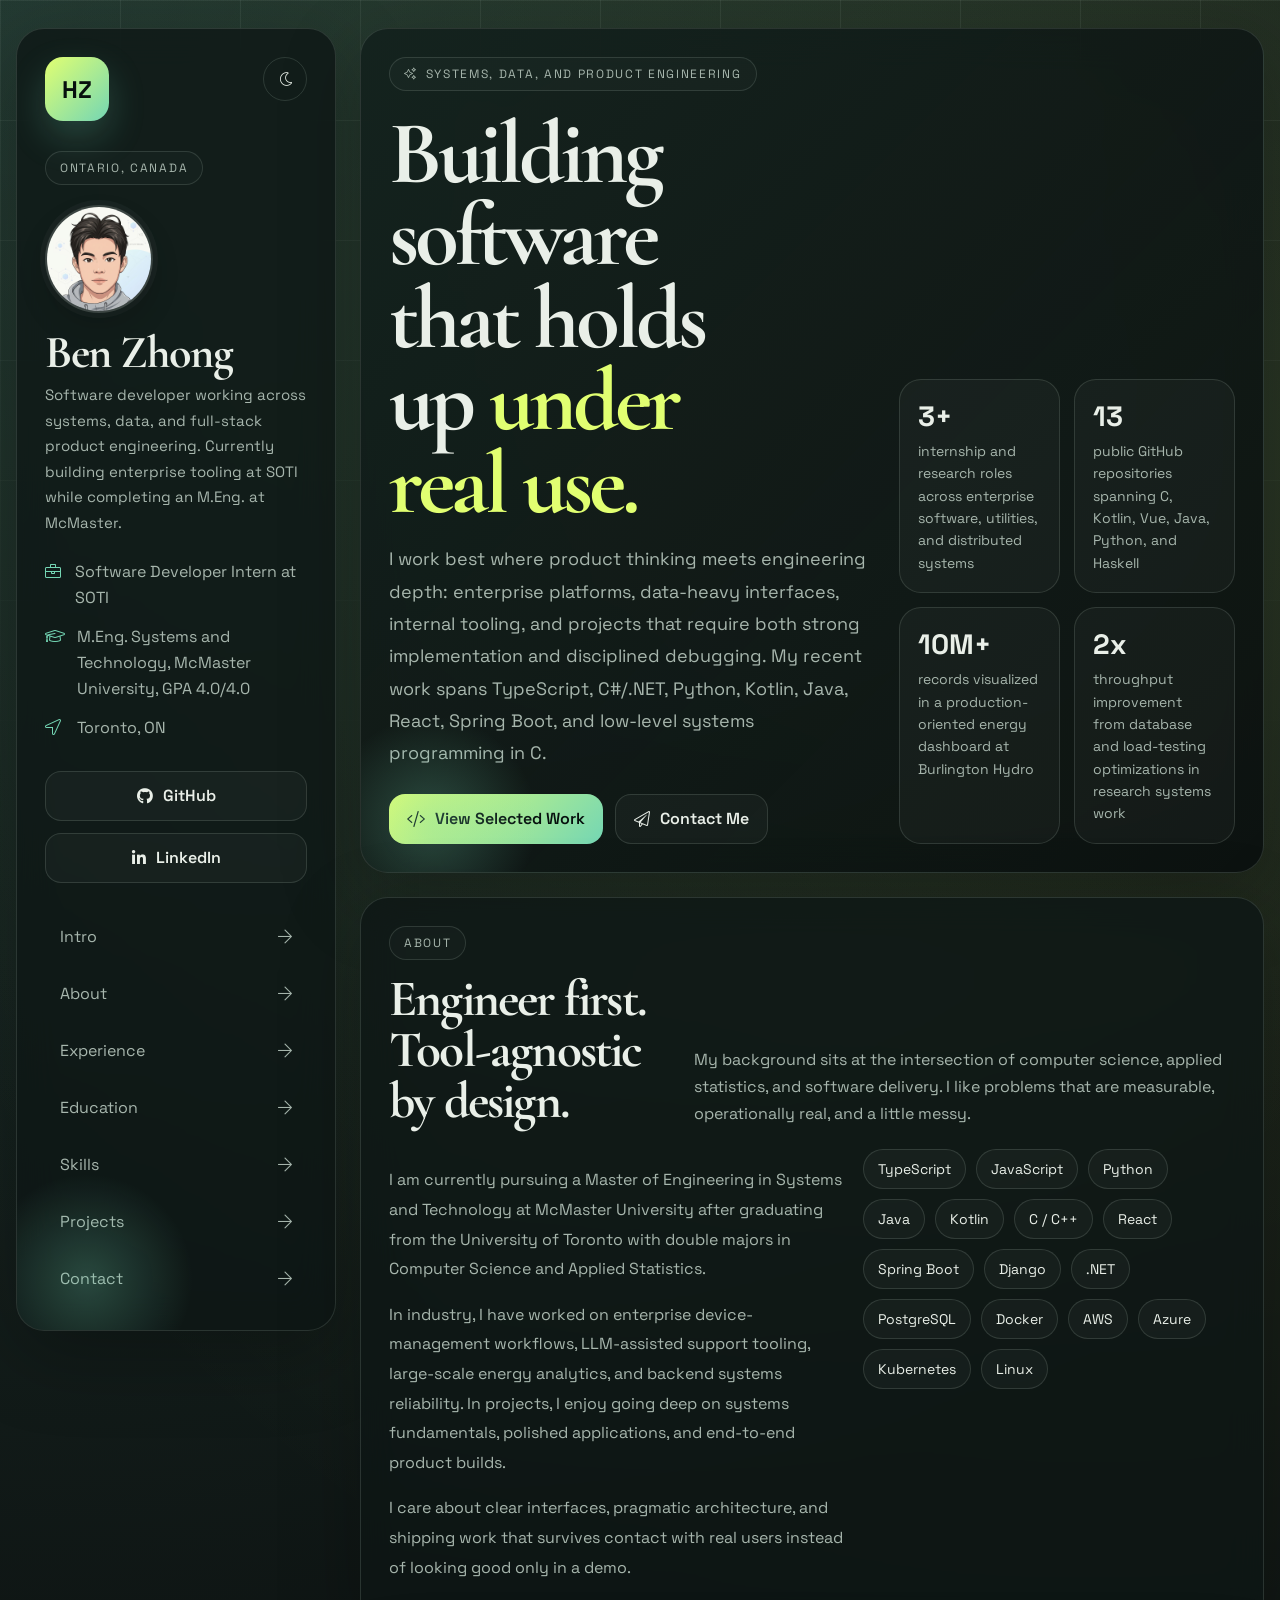
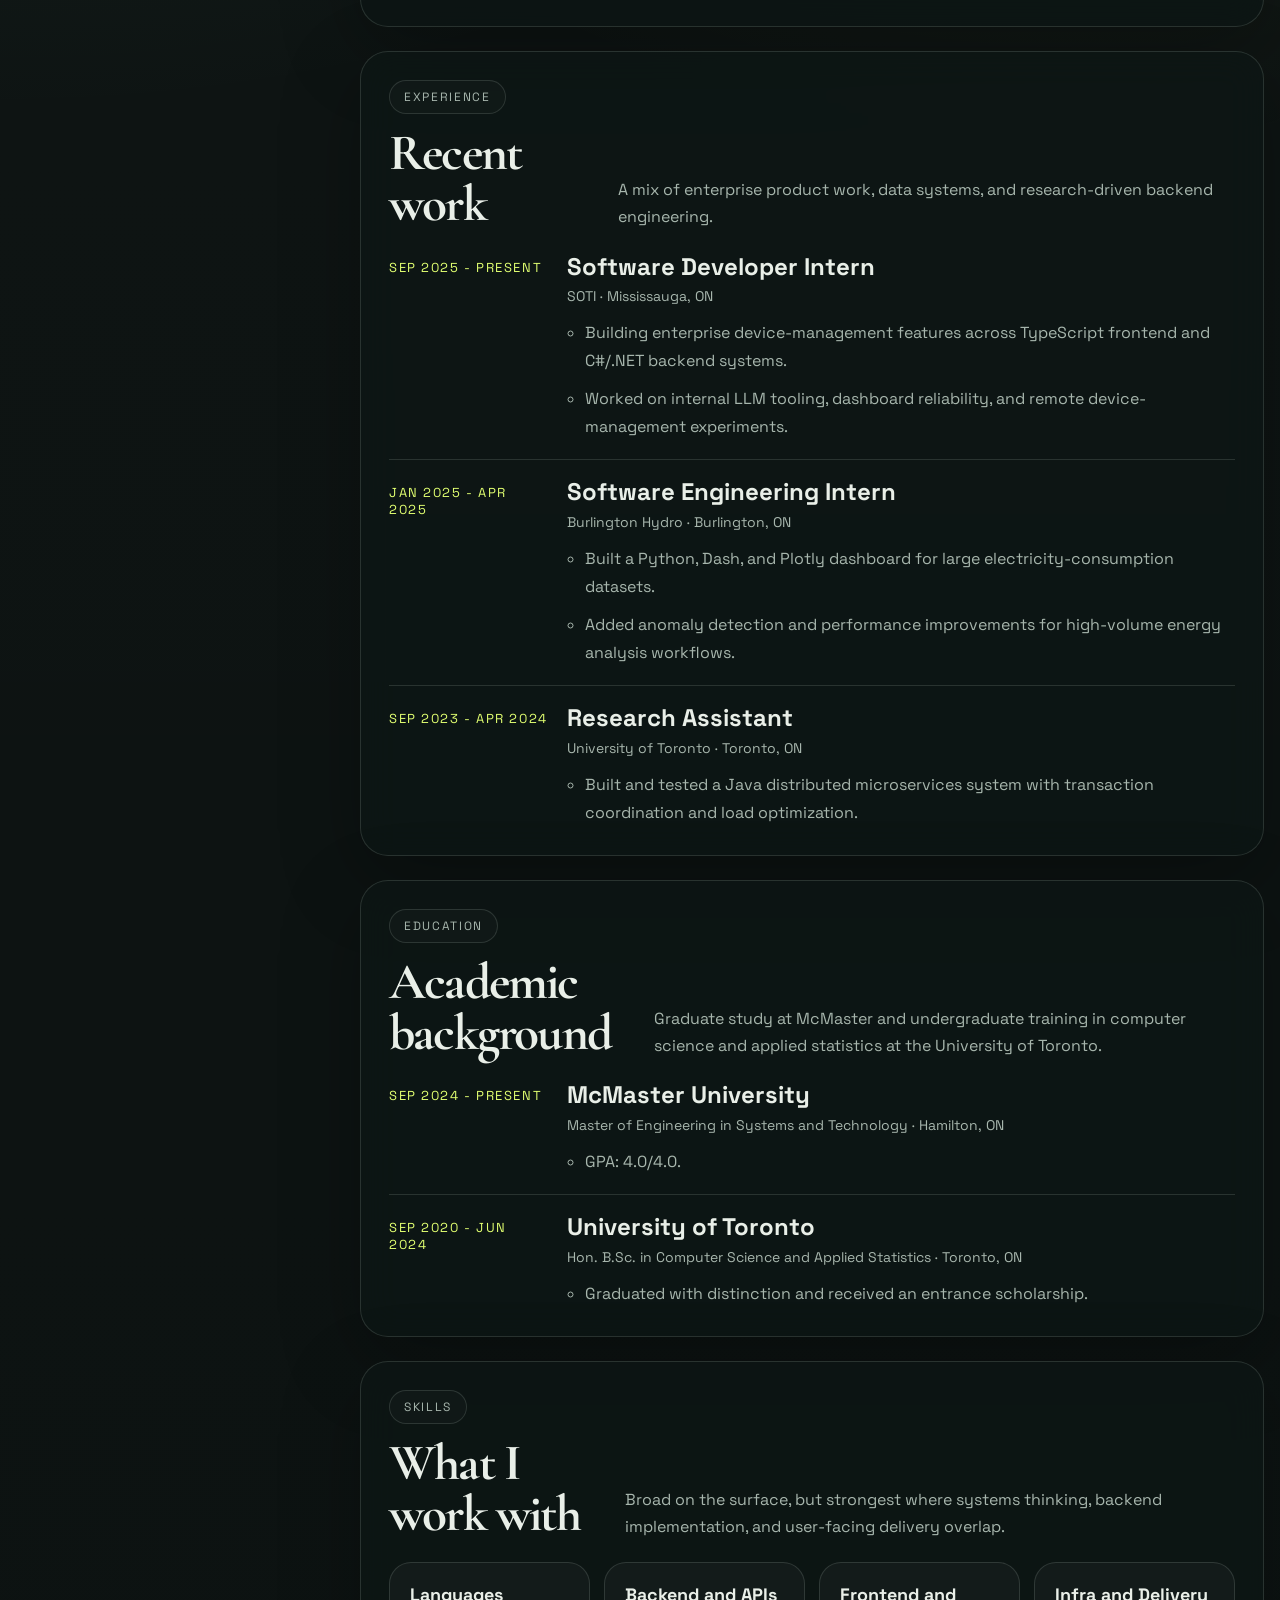
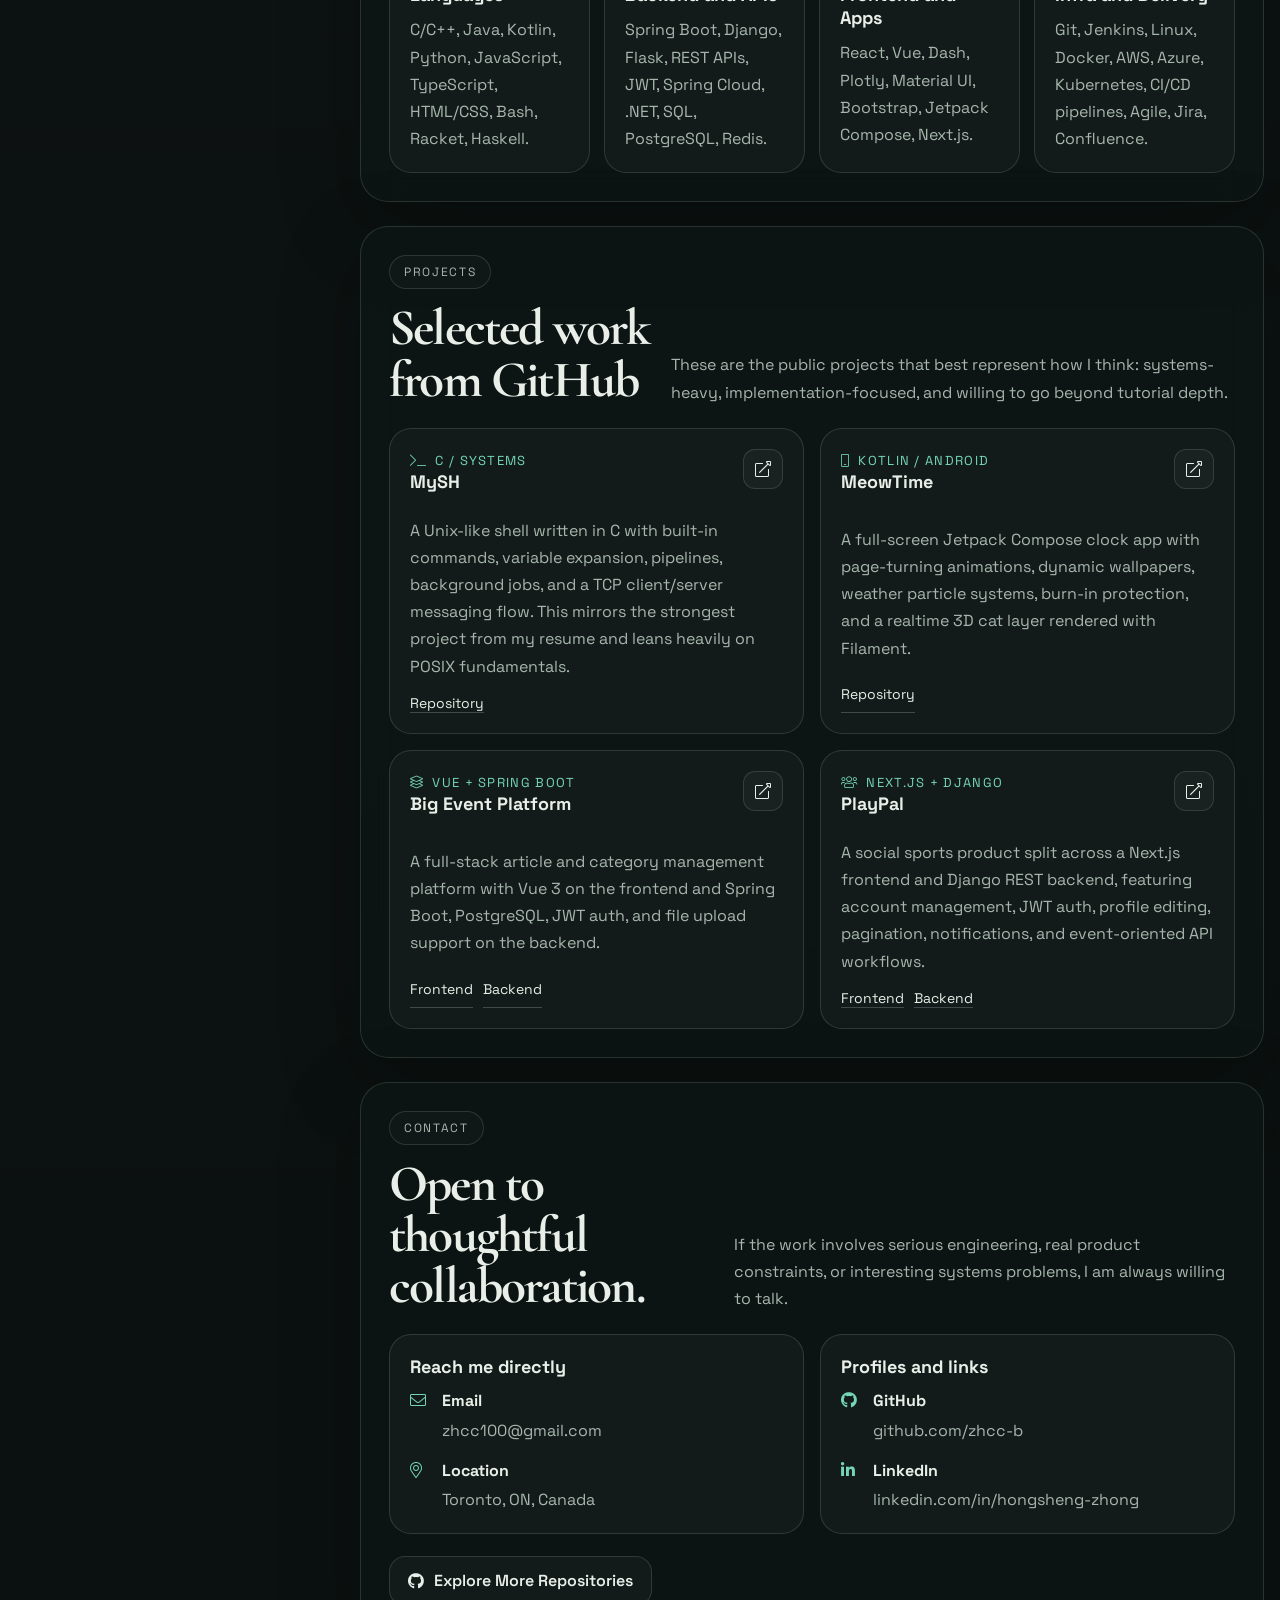
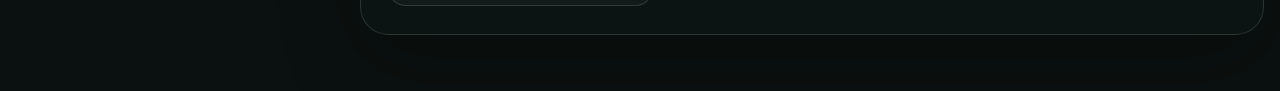
==== index.html @ 3a7555ec "Initial personal site" ====
<!DOCTYPE html>
<html lang="en" class="theme-dark">
<head>
    <meta charset="UTF-8">
    <meta http-equiv="X-UA-Compatible" content="IE=edge">
    <meta name="viewport" content="width=device-width, initial-scale=1.0">
    <meta name="keywords" content="Hongsheng Zhong, software engineer, portfolio, resume, systems, data, full stack">
    <meta name="description" content="Portfolio site for Hongsheng (Ben) Zhong, software developer focused on systems, data, and product engineering.">
    <meta name="author" content="Hongsheng Zhong">
    <title>Hongsheng Zhong | Software Developer</title>
    <link rel="preconnect" href="https://fonts.googleapis.com">
    <link rel="preconnect" href="https://fonts.gstatic.com" crossorigin>
    <link href="https://fonts.googleapis.com/css2?family=Cormorant+Garamond:wght@500;600;700&amp;family=Space+Grotesk:wght@400;500;700&amp;display=swap" rel="stylesheet">
    <link rel="stylesheet" href="assets/css/fontAwesome5Pro.css">
    <style>
        :root {
            --bg: #0b1110;
            --bg-soft: rgba(18, 29, 27, 0.82);
            --panel: rgba(14, 22, 21, 0.78);
            --panel-strong: rgba(11, 17, 16, 0.92);
            --text: #e9efe8;
            --muted: #a7b6ad;
            --line: rgba(213, 235, 219, 0.14);
            --accent: #74d6b4;
            --accent-strong: #e1ff71;
            --shadow: 0 24px 80px rgba(0, 0, 0, 0.26);
            --radius: 28px;
        }

        html.theme-light {
            --bg: #f3efe5;
            --bg-soft: rgba(255, 252, 245, 0.9);
            --panel: rgba(255, 255, 255, 0.84);
            --panel-strong: rgba(255, 255, 255, 0.94);
            --text: #111816;
            --muted: #5a695f;
            --line: rgba(17, 24, 22, 0.12);
            --accent: #0d8b67;
            --accent-strong: #a7d52c;
            --shadow: 0 24px 80px rgba(42, 50, 43, 0.12);
        }

        * {
            box-sizing: border-box;
        }

        html {
            scroll-behavior: smooth;
        }

        body {
            margin: 0;
            font-family: "Space Grotesk", sans-serif;
            background:
                radial-gradient(circle at top left, rgba(116, 214, 180, 0.18), transparent 34%),
                radial-gradient(circle at 85% 10%, rgba(225, 255, 113, 0.12), transparent 28%),
                linear-gradient(180deg, rgba(255, 255, 255, 0.02), rgba(255, 255, 255, 0)),
                var(--bg);
            color: var(--text);
            min-height: 100vh;
        }

        body::before {
            content: "";
            position: fixed;
            inset: 0;
            background-image:
                linear-gradient(var(--line) 1px, transparent 1px),
                linear-gradient(90deg, var(--line) 1px, transparent 1px);
            background-size: 120px 120px;
            mask-image: linear-gradient(180deg, rgba(0, 0, 0, 0.55), transparent 92%);
            pointer-events: none;
            z-index: 0;
        }

        a {
            color: inherit;
            text-decoration: none;
        }

        img {
            max-width: 100%;
            display: block;
        }

        .shell {
            position: relative;
            z-index: 1;
            width: min(1380px, calc(100% - 32px));
            margin: 0 auto;
            padding: 28px 0 56px;
            display: grid;
            grid-template-columns: 320px minmax(0, 1fr);
            gap: 24px;
        }

        .rail,
        .panel {
            backdrop-filter: blur(18px);
            background: var(--panel);
            border: 1px solid var(--line);
            border-radius: var(--radius);
            box-shadow: var(--shadow);
        }

        .rail {
            position: sticky;
            top: 24px;
            align-self: start;
            padding: 28px;
            overflow: hidden;
        }

        .rail::before,
        .hero-card::before {
            content: "";
            position: absolute;
            inset: auto auto -60px -40px;
            width: 220px;
            height: 220px;
            border-radius: 50%;
            background: radial-gradient(circle, rgba(116, 214, 180, 0.26), transparent 68%);
            pointer-events: none;
        }

        .rail-top {
            display: flex;
            justify-content: space-between;
            align-items: flex-start;
            gap: 16px;
            margin-bottom: 30px;
        }

        .mark {
            width: 64px;
            height: 64px;
            border-radius: 18px;
            display: grid;
            place-items: center;
            font-weight: 700;
            font-size: 24px;
            color: #07100e;
            background: linear-gradient(135deg, var(--accent-strong), var(--accent));
            box-shadow: 0 16px 36px rgba(116, 214, 180, 0.22);
        }

        .theme-toggle {
            border: 1px solid var(--line);
            background: transparent;
            color: var(--text);
            border-radius: 999px;
            width: 44px;
            height: 44px;
            cursor: pointer;
        }

        .eyebrow {
            display: inline-flex;
            align-items: center;
            gap: 8px;
            padding: 8px 14px;
            border-radius: 999px;
            border: 1px solid var(--line);
            font-size: 12px;
            letter-spacing: 0.14em;
            text-transform: uppercase;
            color: var(--muted);
            background: rgba(255, 255, 255, 0.02);
        }

        .rail h1 {
            margin: 18px 0 8px;
            font-family: "Cormorant Garamond", serif;
            font-size: 46px;
            line-height: 0.94;
            letter-spacing: -0.03em;
        }

        .profile-photo {
            width: 108px;
            height: 108px;
            margin: 20px 0 14px;
            border-radius: 50%;
            overflow: hidden;
            border: 2px solid rgba(255, 255, 255, 0.14);
            background: rgba(255, 255, 255, 0.04);
            box-shadow:
                0 14px 28px rgba(0, 0, 0, 0.16),
                0 0 0 5px rgba(255, 255, 255, 0.03);
        }

        .profile-photo img {
            width: 100%;
            height: 100%;
            object-fit: cover;
            object-position: center top;
        }

        .rail .subtitle {
            margin: 0 0 24px;
            color: var(--muted);
            line-height: 1.7;
            font-size: 15px;
        }

        .quick-list,
        .mini-nav,
        .chip-list,
        .facts,
        .timeline,
        .project-list {
            list-style: none;
            margin: 0;
            padding: 0;
        }

        .quick-list {
            display: grid;
            gap: 14px;
            margin: 22px 0 30px;
        }

        .quick-list li,
        .contact-card li {
            display: flex;
            gap: 12px;
            align-items: flex-start;
            color: var(--muted);
            line-height: 1.6;
        }

        .quick-list i,
        .contact-card i {
            width: 20px;
            color: var(--accent);
            margin-top: 4px;
        }

        .cta-row {
            display: grid;
            gap: 12px;
            margin: 0 0 30px;
        }

        .btn,
        .btn-secondary {
            display: inline-flex;
            justify-content: center;
            align-items: center;
            gap: 10px;
            min-height: 50px;
            padding: 0 18px;
            border-radius: 16px;
            font-weight: 600;
            transition: transform 0.2s ease, border-color 0.2s ease, background 0.2s ease;
        }

        .btn:hover,
        .btn-secondary:hover,
        .mini-nav a:hover,
        .project-card:hover,
        .fact:hover {
            transform: translateY(-2px);
        }

        .btn {
            color: #07100e;
            background: linear-gradient(135deg, var(--accent-strong), var(--accent));
        }

        .btn-secondary {
            border: 1px solid var(--line);
            color: var(--text);
            background: rgba(255, 255, 255, 0.03);
        }

        .mini-nav {
            display: grid;
            gap: 10px;
        }

        .mini-nav a {
            display: flex;
            justify-content: space-between;
            align-items: center;
            gap: 12px;
            padding: 12px 14px;
            border-radius: 16px;
            color: var(--muted);
            border: 1px solid transparent;
            transition: all 0.2s ease;
        }

        .mini-nav a:hover {
            color: var(--text);
            border-color: var(--line);
            background: rgba(255, 255, 255, 0.03);
        }

        .content {
            display: grid;
            gap: 24px;
        }

        .panel {
            position: relative;
            padding: 28px;
        }

        .hero-card {
            overflow: hidden;
            background:
                linear-gradient(135deg, rgba(116, 214, 180, 0.08), rgba(255, 255, 255, 0)),
                var(--panel-strong);
        }

        .hero-grid {
            display: grid;
            grid-template-columns: minmax(0, 1.3fr) minmax(280px, 0.9fr);
            gap: 24px;
            align-items: end;
        }

        .hero-title {
            margin: 22px 0 18px;
            font-family: "Cormorant Garamond", serif;
            font-size: clamp(52px, 7vw, 92px);
            line-height: 0.92;
            letter-spacing: -0.045em;
            max-width: 9ch;
        }

        .hero-title span {
            color: var(--accent-strong);
        }

        .hero-copy {
            max-width: 760px;
            color: var(--muted);
            font-size: 18px;
            line-height: 1.8;
            margin: 0 0 24px;
        }

        .hero-actions {
            display: flex;
            flex-wrap: wrap;
            gap: 12px;
        }

        .hero-side {
            display: grid;
            gap: 16px;
        }

        .fact-grid {
            display: grid;
            grid-template-columns: repeat(2, minmax(0, 1fr));
            gap: 14px;
        }

        .fact {
            border-radius: 22px;
            border: 1px solid var(--line);
            padding: 18px;
            background: rgba(255, 255, 255, 0.03);
            transition: transform 0.2s ease;
        }

        .fact strong {
            display: block;
            font-size: 28px;
            margin-bottom: 6px;
        }

        .fact span {
            color: var(--muted);
            font-size: 14px;
            line-height: 1.6;
        }

        .section-head {
            display: flex;
            justify-content: space-between;
            align-items: end;
            gap: 16px;
            margin-bottom: 22px;
        }

        .section-head h2 {
            margin: 14px 0 0;
            font-family: "Cormorant Garamond", serif;
            font-size: clamp(34px, 4vw, 54px);
            line-height: 1;
            letter-spacing: -0.035em;
        }

        .section-head p {
            margin: 0;
            max-width: 620px;
            color: var(--muted);
            line-height: 1.7;
        }

        .two-col {
            display: grid;
            grid-template-columns: 1.1fr 0.9fr;
            gap: 20px;
        }

        .prose {
            color: var(--muted);
            line-height: 1.85;
            font-size: 16px;
        }

        .chip-list {
            display: flex;
            flex-wrap: wrap;
            gap: 10px;
        }

        .chip-list li {
            border: 1px solid var(--line);
            border-radius: 999px;
            padding: 10px 14px;
            color: var(--text);
            background: rgba(255, 255, 255, 0.03);
            font-size: 14px;
        }

        .timeline {
            display: grid;
            gap: 18px;
        }

        .timeline-item {
            display: grid;
            grid-template-columns: 160px minmax(0, 1fr);
            gap: 18px;
            padding: 18px 0 0;
            border-top: 1px solid var(--line);
        }

        .timeline-item:first-child {
            border-top: 0;
            padding-top: 0;
        }

        .timeline-date {
            color: var(--accent-strong);
            font-size: 13px;
            letter-spacing: 0.12em;
            text-transform: uppercase;
            padding-top: 6px;
        }

        .timeline-body h3 {
            margin: 0;
            font-size: 24px;
            line-height: 1.2;
        }

        .timeline-meta {
            margin: 6px 0 14px;
            color: var(--muted);
            font-size: 14px;
        }

        .timeline-points {
            display: grid;
            gap: 10px;
            margin: 0;
            padding-left: 18px;
            color: var(--muted);
            line-height: 1.75;
        }

        .skill-grid {
            display: grid;
            grid-template-columns: repeat(4, minmax(0, 1fr));
            gap: 14px;
        }

        .skill-card,
        .project-card,
        .contact-card {
            border: 1px solid var(--line);
            border-radius: 22px;
            padding: 20px;
            background: rgba(255, 255, 255, 0.03);
        }

        .skill-card h3,
        .project-card h3,
        .contact-card h3 {
            margin: 0 0 10px;
            font-size: 18px;
        }

        .skill-card p,
        .project-card p,
        .contact-card p {
            margin: 0;
            color: var(--muted);
            line-height: 1.7;
        }

        .project-list {
            display: grid;
            grid-template-columns: repeat(2, minmax(0, 1fr));
            gap: 16px;
        }

        .project-card {
            display: grid;
            gap: 14px;
            transition: transform 0.2s ease, border-color 0.2s ease;
        }

        .project-card:hover {
            border-color: rgba(116, 214, 180, 0.4);
        }

        .project-top {
            display: flex;
            justify-content: space-between;
            gap: 12px;
            align-items: flex-start;
        }

        .project-head-link {
            color: inherit;
            display: block;
        }

        .project-launch {
            width: 40px;
            height: 40px;
            border-radius: 12px;
            border: 1px solid var(--line);
            display: inline-flex;
            align-items: center;
            justify-content: center;
            color: var(--text);
            background: rgba(255, 255, 255, 0.03);
            flex-shrink: 0;
        }

        .project-tag {
            display: inline-flex;
            align-items: center;
            gap: 8px;
            color: var(--accent);
            font-size: 13px;
            letter-spacing: 0.1em;
            text-transform: uppercase;
        }

        .project-links {
            display: flex;
            flex-wrap: wrap;
            gap: 10px;
        }

        .project-links a {
            color: var(--text);
            font-size: 14px;
            border-bottom: 1px solid rgba(255, 255, 255, 0.2);
        }

        .contact-grid {
            display: grid;
            grid-template-columns: 1fr 1fr;
            gap: 16px;
        }

        .contact-card ul {
            list-style: none;
            margin: 0;
            padding: 0;
            display: grid;
            gap: 14px;
        }

        .contact-card strong {
            display: block;
            margin-bottom: 4px;
            color: var(--text);
        }

        .contact-cta {
            display: flex;
            flex-wrap: wrap;
            gap: 12px;
            margin-top: 22px;
        }

        .footer-note {
            margin-top: 12px;
            color: var(--muted);
            font-size: 13px;
        }

        .mobile-nav {
            display: none;
        }

        @media (max-width: 1120px) {
            .shell {
                grid-template-columns: 1fr;
            }

            .rail {
                position: static;
            }
        }

        @media (max-width: 900px) {
            .hero-grid,
            .two-col,
            .contact-grid,
            .timeline-item,
            .project-list,
            .skill-grid {
                grid-template-columns: 1fr;
            }

            .timeline-date {
                padding-top: 0;
            }
        }

        @media (max-width: 720px) {
            .shell {
                width: min(100% - 20px, 1380px);
                padding-top: 18px;
            }

            .rail,
            .panel {
                padding: 22px;
                border-radius: 22px;
            }

            .rail-top {
                margin-bottom: 18px;
            }

            .rail h1 {
                font-size: 38px;
            }

            .hero-copy {
                font-size: 16px;
            }

            .fact-grid {
                grid-template-columns: 1fr;
            }

            .mobile-nav {
                display: flex;
                flex-wrap: wrap;
                gap: 10px;
                margin-top: 18px;
            }

            .mobile-nav a {
                padding: 10px 14px;
                border: 1px solid var(--line);
                border-radius: 999px;
                color: var(--muted);
                font-size: 14px;
            }

            .mini-nav {
                display: none;
            }
        }
    </style>
</head>
<body>
    <div class="shell">
        <aside class="rail">
            <div class="rail-top">
                <div class="mark">HZ</div>
                <button class="theme-toggle" id="themeToggle" aria-label="Toggle color theme">
                    <i class="fal fa-moon"></i>
                </button>
            </div>

            <div class="eyebrow">
                <span>Ontario, Canada</span>
            </div>
            <div class="profile-photo">
                <img src="photo.jpg" alt="Portrait of Hongsheng Zhong">
            </div>
            <h1>Ben Zhong</h1>
            <p class="subtitle">
                Software developer working across systems, data, and full-stack product engineering.
                Currently building enterprise tooling at SOTI while completing an M.Eng. at McMaster.
            </p>

            <ul class="quick-list">
                <li>
                    <i class="fal fa-briefcase"></i>
                    <div>Software Developer Intern at SOTI</div>
                </li>
                <li>
                    <i class="fal fa-graduation-cap"></i>
                    <div>M.Eng. Systems and Technology, McMaster University, GPA 4.0/4.0</div>
                </li>
                <li>
                    <i class="fal fa-location-arrow"></i>
                    <div>Toronto, ON</div>
                </li>
            </ul>

            <div class="cta-row">
                <a class="btn-secondary" href="https://github.com/zhcc-b" target="_blank" rel="noreferrer">
                    <i class="fab fa-github"></i>
                    GitHub
                </a>
                <a class="btn-secondary" href="https://www.linkedin.com/in/hongsheng-zhong/" target="_blank" rel="noreferrer">
                    <i class="fab fa-linkedin-in"></i>
                    LinkedIn
                </a>
            </div>

            <ul class="mini-nav">
                <li><a href="#home"><span>Intro</span><i class="fal fa-arrow-right"></i></a></li>
                <li><a href="#about"><span>About</span><i class="fal fa-arrow-right"></i></a></li>
                <li><a href="#experience"><span>Experience</span><i class="fal fa-arrow-right"></i></a></li>
                <li><a href="#education"><span>Education</span><i class="fal fa-arrow-right"></i></a></li>
                <li><a href="#skills"><span>Skills</span><i class="fal fa-arrow-right"></i></a></li>
                <li><a href="#projects"><span>Projects</span><i class="fal fa-arrow-right"></i></a></li>
                <li><a href="#contact"><span>Contact</span><i class="fal fa-arrow-right"></i></a></li>
            </ul>
        </aside>

        <main class="content">
            <section class="panel hero-card" id="home">
                <div class="hero-grid">
                    <div>
                        <div class="eyebrow">
                            <i class="fal fa-sparkles"></i>
                            <span>Systems, Data, and Product Engineering</span>
                        </div>
                        <h2 class="hero-title">
                            Building software that holds up <span>under real use.</span>
                        </h2>
                        <p class="hero-copy">
                            I work best where product thinking meets engineering depth: enterprise platforms,
                            data-heavy interfaces, internal tooling, and projects that require both strong
                            implementation and disciplined debugging. My recent work spans TypeScript, C#/.NET,
                            Python, Kotlin, Java, React, Spring Boot, and low-level systems programming in C.
                        </p>
                        <div class="hero-actions">
                            <a class="btn" href="#projects">
                                <i class="fal fa-code"></i>
                                View Selected Work
                            </a>
                            <a class="btn-secondary" href="#contact">
                                <i class="fal fa-paper-plane"></i>
                                Contact Me
                            </a>
                        </div>
                        <div class="mobile-nav">
                            <a href="#about">About</a>
                            <a href="#experience">Experience</a>
                            <a href="#education">Education</a>
                            <a href="#skills">Skills</a>
                            <a href="#projects">Projects</a>
                            <a href="#contact">Contact</a>
                        </div>
                    </div>

                    <div class="hero-side">
                        <div class="fact-grid">
                            <div class="fact">
                                <strong>3+</strong>
                                <span>internship and research roles across enterprise software, utilities, and distributed systems</span>
                            </div>
                            <div class="fact">
                                <strong>13</strong>
                                <span>public GitHub repositories spanning C, Kotlin, Vue, Java, Python, and Haskell</span>
                            </div>
                            <div class="fact">
                                <strong>10M+</strong>
                                <span>records visualized in a production-oriented energy dashboard at Burlington Hydro</span>
                            </div>
                            <div class="fact">
                                <strong>2x</strong>
                                <span>throughput improvement from database and load-testing optimizations in research systems work</span>
                            </div>
                        </div>
                    </div>
                </div>
            </section>

            <section class="panel" id="about">
                <div class="section-head">
                    <div>
                        <div class="eyebrow">About</div>
                        <h2>Engineer first. Tool-agnostic by design.</h2>
                    </div>
                    <p>
                        My background sits at the intersection of computer science, applied statistics, and
                        software delivery. I like problems that are measurable, operationally real, and a little messy.
                    </p>
                </div>

                <div class="two-col">
                    <div class="prose">
                        <p>
                            I am currently pursuing a Master of Engineering in Systems and Technology at
                            McMaster University after graduating from the University of Toronto with double majors
                            in Computer Science and Applied Statistics.
                        </p>
                        <p>
                            In industry, I have worked on enterprise device-management workflows, LLM-assisted support tooling,
                            large-scale energy analytics, and backend systems reliability. In projects, I enjoy going deep on
                            systems fundamentals, polished applications, and end-to-end product builds.
                        </p>
                        <p>
                            I care about clear interfaces, pragmatic architecture, and shipping work that survives contact
                            with real users instead of looking good only in a demo.
                        </p>
                    </div>
                    <div>
                        <ul class="chip-list">
                            <li>TypeScript</li>
                            <li>JavaScript</li>
                            <li>Python</li>
                            <li>Java</li>
                            <li>Kotlin</li>
                            <li>C / C++</li>
                            <li>React</li>
                            <li>Spring Boot</li>
                            <li>Django</li>
                            <li>.NET</li>
                            <li>PostgreSQL</li>
                            <li>Docker</li>
                            <li>AWS</li>
                            <li>Azure</li>
                            <li>Kubernetes</li>
                            <li>Linux</li>
                        </ul>
                    </div>
                </div>
            </section>

            <section class="panel" id="experience">
                <div class="section-head">
                    <div>
                        <div class="eyebrow">Experience</div>
                        <h2>Recent work</h2>
                    </div>
                    <p>
                        A mix of enterprise product work, data systems, and research-driven backend engineering.
                    </p>
                </div>

                <ul class="timeline">
                    <li class="timeline-item">
                        <div class="timeline-date">Sep 2025 - Present</div>
                        <div class="timeline-body">
                            <h3>Software Developer Intern</h3>
                            <div class="timeline-meta">SOTI · Mississauga, ON</div>
                            <ul class="timeline-points">
                                <li>Building enterprise device-management features across TypeScript frontend and C#/.NET backend systems.</li>
                                <li>Worked on internal LLM tooling, dashboard reliability, and remote device-management experiments.</li>
                            </ul>
                        </div>
                    </li>
                    <li class="timeline-item">
                        <div class="timeline-date">Jan 2025 - Apr 2025</div>
                        <div class="timeline-body">
                            <h3>Software Engineering Intern</h3>
                            <div class="timeline-meta">Burlington Hydro · Burlington, ON</div>
                            <ul class="timeline-points">
                                <li>Built a Python, Dash, and Plotly dashboard for large electricity-consumption datasets.</li>
                                <li>Added anomaly detection and performance improvements for high-volume energy analysis workflows.</li>
                            </ul>
                        </div>
                    </li>
                    <li class="timeline-item">
                        <div class="timeline-date">Sep 2023 - Apr 2024</div>
                        <div class="timeline-body">
                            <h3>Research Assistant</h3>
                            <div class="timeline-meta">University of Toronto · Toronto, ON</div>
                            <ul class="timeline-points">
                                <li>Built and tested a Java distributed microservices system with transaction coordination and load optimization.</li>
                            </ul>
                        </div>
                    </li>
                </ul>
            </section>

            <section class="panel" id="education">
                <div class="section-head">
                    <div>
                        <div class="eyebrow">Education</div>
                        <h2>Academic background</h2>
                    </div>
                    <p>
                        Graduate study at McMaster and undergraduate training in computer science and applied statistics at the University of Toronto.
                    </p>
                </div>

                <ul class="timeline">
                    <li class="timeline-item">
                        <div class="timeline-date">Sep 2024 - Present</div>
                        <div class="timeline-body">
                            <h3>McMaster University</h3>
                            <div class="timeline-meta">Master of Engineering in Systems and Technology · Hamilton, ON</div>
                            <ul class="timeline-points">
                                <li>GPA: 4.0/4.0.</li>
                            </ul>
                        </div>
                    </li>
                    <li class="timeline-item">
                        <div class="timeline-date">Sep 2020 - Jun 2024</div>
                        <div class="timeline-body">
                            <h3>University of Toronto</h3>
                            <div class="timeline-meta">Hon. B.Sc. in Computer Science and Applied Statistics · Toronto, ON</div>
                            <ul class="timeline-points">
                                <li>Graduated with distinction and received an entrance scholarship.</li>
                            </ul>
                        </div>
                    </li>
                </ul>
            </section>

            <section class="panel" id="skills">
                <div class="section-head">
                    <div>
                        <div class="eyebrow">Skills</div>
                        <h2>What I work with</h2>
                    </div>
                    <p>
                        Broad on the surface, but strongest where systems thinking, backend implementation,
                        and user-facing delivery overlap.
                    </p>
                </div>

                <div class="skill-grid">
                    <article class="skill-card">
                        <h3>Languages</h3>
                        <p>C/C++, Java, Kotlin, Python, JavaScript, TypeScript, HTML/CSS, Bash, Racket, Haskell.</p>
                    </article>
                    <article class="skill-card">
                        <h3>Backend and APIs</h3>
                        <p>Spring Boot, Django, Flask, REST APIs, JWT, Spring Cloud, .NET, SQL, PostgreSQL, Redis.</p>
                    </article>
                    <article class="skill-card">
                        <h3>Frontend and Apps</h3>
                        <p>React, Vue, Dash, Plotly, Material UI, Bootstrap, Jetpack Compose, Next.js.</p>
                    </article>
                    <article class="skill-card">
                        <h3>Infra and Delivery</h3>
                        <p>Git, Jenkins, Linux, Docker, AWS, Azure, Kubernetes, CI/CD pipelines, Agile, Jira, Confluence.</p>
                    </article>
                </div>
            </section>

            <section class="panel" id="projects">
                <div class="section-head">
                    <div>
                        <div class="eyebrow">Projects</div>
                        <h2>Selected work from GitHub</h2>
                    </div>
                    <p>
                        These are the public projects that best represent how I think: systems-heavy, implementation-focused,
                        and willing to go beyond tutorial depth.
                    </p>
                </div>

                <div class="project-list">
                    <article class="project-card">
                        <div class="project-top">
                            <a class="project-head-link" href="https://github.com/zhcc-b/mysh" target="_blank" rel="noreferrer">
                                <div class="project-tag"><i class="fal fa-terminal"></i> C / Systems</div>
                                <h3>MySH</h3>
                            </a>
                            <a class="project-launch" href="https://github.com/zhcc-b/mysh" target="_blank" rel="noreferrer" aria-label="Open MySH repository">
                                <i class="fal fa-arrow-up-right-from-square"></i>
                            </a>
                        </div>
                        <p>
                            A Unix-like shell written in C with built-in commands, variable expansion, pipelines,
                            background jobs, and a TCP client/server messaging flow. This mirrors the strongest project
                            from my resume and leans heavily on POSIX fundamentals.
                        </p>
                        <div class="project-links">
                            <a href="https://github.com/zhcc-b/mysh" target="_blank" rel="noreferrer">Repository</a>
                        </div>
                    </article>

                    <article class="project-card">
                        <div class="project-top">
                            <a class="project-head-link" href="https://github.com/zhcc-b/meowtime" target="_blank" rel="noreferrer">
                                <div class="project-tag"><i class="fal fa-mobile-android"></i> Kotlin / Android</div>
                                <h3>MeowTime</h3>
                            </a>
                            <a class="project-launch" href="https://github.com/zhcc-b/meowtime" target="_blank" rel="noreferrer" aria-label="Open MeowTime repository">
                                <i class="fal fa-arrow-up-right-from-square"></i>
                            </a>
                        </div>
                        <p>
                            A full-screen Jetpack Compose clock app with page-turning animations, dynamic wallpapers,
                            weather particle systems, burn-in protection, and a realtime 3D cat layer rendered with Filament.
                        </p>
                        <div class="project-links">
                            <a href="https://github.com/zhcc-b/meowtime" target="_blank" rel="noreferrer">Repository</a>
                        </div>
                    </article>

                    <article class="project-card">
                        <div class="project-top">
                            <a class="project-head-link" href="https://github.com/zhcc-b/big-even-frontend" target="_blank" rel="noreferrer">
                                <div class="project-tag"><i class="fal fa-layer-group"></i> Vue + Spring Boot</div>
                                <h3>Big Event Platform</h3>
                            </a>
                            <a class="project-launch" href="https://github.com/zhcc-b/big-even-frontend" target="_blank" rel="noreferrer" aria-label="Open Big Event frontend repository">
                                <i class="fal fa-arrow-up-right-from-square"></i>
                            </a>
                        </div>
                        <p>
                            A full-stack article and category management platform with Vue 3 on the frontend and
                            Spring Boot, PostgreSQL, JWT auth, and file upload support on the backend.
                        </p>
                        <div class="project-links">
                            <a href="https://github.com/zhcc-b/big-even-frontend" target="_blank" rel="noreferrer">Frontend</a>
                            <a href="https://github.com/zhcc-b/big-even-backend" target="_blank" rel="noreferrer">Backend</a>
                        </div>
                    </article>

                    <article class="project-card">
                        <div class="project-top">
                            <a class="project-head-link" href="https://github.com/zhcc-b/PlayPal-Frontend" target="_blank" rel="noreferrer">
                                <div class="project-tag"><i class="fal fa-users"></i> Next.js + Django</div>
                                <h3>PlayPal</h3>
                            </a>
                            <a class="project-launch" href="https://github.com/zhcc-b/PlayPal-Frontend" target="_blank" rel="noreferrer" aria-label="Open PlayPal frontend repository">
                                <i class="fal fa-arrow-up-right-from-square"></i>
                            </a>
                        </div>
                        <p>
                            A social sports product split across a Next.js frontend and Django REST backend,
                            featuring account management, JWT auth, profile editing, pagination, notifications,
                            and event-oriented API workflows.
                        </p>
                        <div class="project-links">
                            <a href="https://github.com/zhcc-b/PlayPal-Frontend" target="_blank" rel="noreferrer">Frontend</a>
                            <a href="https://github.com/zhcc-b/PlayPal-Backend" target="_blank" rel="noreferrer">Backend</a>
                        </div>
                    </article>
                </div>
            </section>

            <section class="panel" id="contact">
                <div class="section-head">
                    <div>
                        <div class="eyebrow">Contact</div>
                        <h2>Open to thoughtful collaboration.</h2>
                    </div>
                    <p>
                        If the work involves serious engineering, real product constraints, or interesting systems problems,
                        I am always willing to talk.
                    </p>
                </div>

                <div class="contact-grid">
                    <article class="contact-card">
                        <h3>Reach me directly</h3>
                        <ul>
                            <li>
                                <i class="fal fa-envelope"></i>
                                <div>
                                    <strong>Email</strong>
                                    <a href="mailto:zhcc100@gmail.com">zhcc100@gmail.com</a>
                                </div>
                            </li>
                            <li>
                                <i class="fal fa-map-marker-alt"></i>
                                <div>
                                    <strong>Location</strong>
                                    Toronto, ON, Canada
                                </div>
                            </li>
                        </ul>
                    </article>

                    <article class="contact-card">
                        <h3>Profiles and links</h3>
                        <ul>
                            <li>
                                <i class="fab fa-github"></i>
                                <div>
                                    <strong>GitHub</strong>
                                    <a href="https://github.com/zhcc-b" target="_blank" rel="noreferrer">github.com/zhcc-b</a>
                                </div>
                            </li>
                            <li>
                                <i class="fab fa-linkedin-in"></i>
                                <div>
                                    <strong>LinkedIn</strong>
                                    <a href="https://www.linkedin.com/in/hongsheng-zhong/" target="_blank" rel="noreferrer">linkedin.com/in/hongsheng-zhong</a>
                                </div>
                            </li>
                        </ul>
                    </article>
                </div>

                <div class="contact-cta">
                    <a class="btn-secondary" href="https://github.com/zhcc-b" target="_blank" rel="noreferrer">
                        <i class="fab fa-github"></i>
                        Explore More Repositories
                    </a>
                </div>
            </section>
        </main>
    </div>

    <script>
        (function() {
            var root = document.documentElement;
            var toggle = document.getElementById("themeToggle");
            var icon = toggle.querySelector("i");
            var saved = localStorage.getItem("site-theme");

            function applyTheme(theme) {
                root.classList.remove("theme-dark", "theme-light");
                root.classList.add(theme);
                icon.className = theme === "theme-light" ? "fal fa-sun" : "fal fa-moon";
                localStorage.setItem("site-theme", theme);
            }

            applyTheme(saved === "theme-light" ? "theme-light" : "theme-dark");

            toggle.addEventListener("click", function() {
                applyTheme(root.classList.contains("theme-light") ? "theme-dark" : "theme-light");
            });
        })();
    </script>
</body>
</html>
---- assets/css/fontAwesome5Pro.css ----
@font-face {
    font-family: "Font Awesome 5 Brands";
    font-style: normal;
    font-weight: 400;
    font-display: block;
    src: url("../fonts/fa-brands-400.woff2") format("woff2");
}

@font-face {
    font-family: "Font Awesome 5 Pro";
    font-style: normal;
    font-weight: 300;
    font-display: block;
    src: url("../fonts/fa-light-300.woff2") format("woff2");
}

.fab,
.fal {
    -moz-osx-font-smoothing: grayscale;
    -webkit-font-smoothing: antialiased;
    display: inline-block;
    font-style: normal;
    font-variant: normal;
    text-rendering: auto;
    line-height: 1;
}

.fab {
    font-family: "Font Awesome 5 Brands";
    font-weight: 400;
}

.fal {
    font-family: "Font Awesome 5 Pro";
    font-weight: 300;
}

.fab:before,
.fal:before {
    display: inline-block;
}

.fa-github:before { content: "\f09b"; }
.fa-linkedin-in:before { content: "\f0e1"; }
.fa-arrow-right:before { content: "\f061"; }
.fa-arrow-up-right-from-square:before { content: "\f35d"; }
.fa-briefcase:before { content: "\f0b1"; }
.fa-code:before { content: "\f121"; }
.fa-download:before { content: "\f019"; }
.fa-envelope:before { content: "\f0e0"; }
.fa-file:before { content: "\f15b"; }
.fa-graduation-cap:before { content: "\f19d"; }
.fa-layer-group:before { content: "\f5fd"; }
.fa-location-arrow:before { content: "\f124"; }
.fa-map-marker-alt:before { content: "\f3c5"; }
.fa-mobile-android:before { content: "\f3ce"; }
.fa-moon:before { content: "\f186"; }
.fa-paper-plane:before { content: "\f1d8"; }
.fa-phone:before { content: "\f095"; }
.fa-sparkles:before { content: "\f890"; }
.fa-sun:before { content: "\f185"; }
.fa-terminal:before { content: "\f120"; }
.fa-users:before { content: "\f0c0"; }
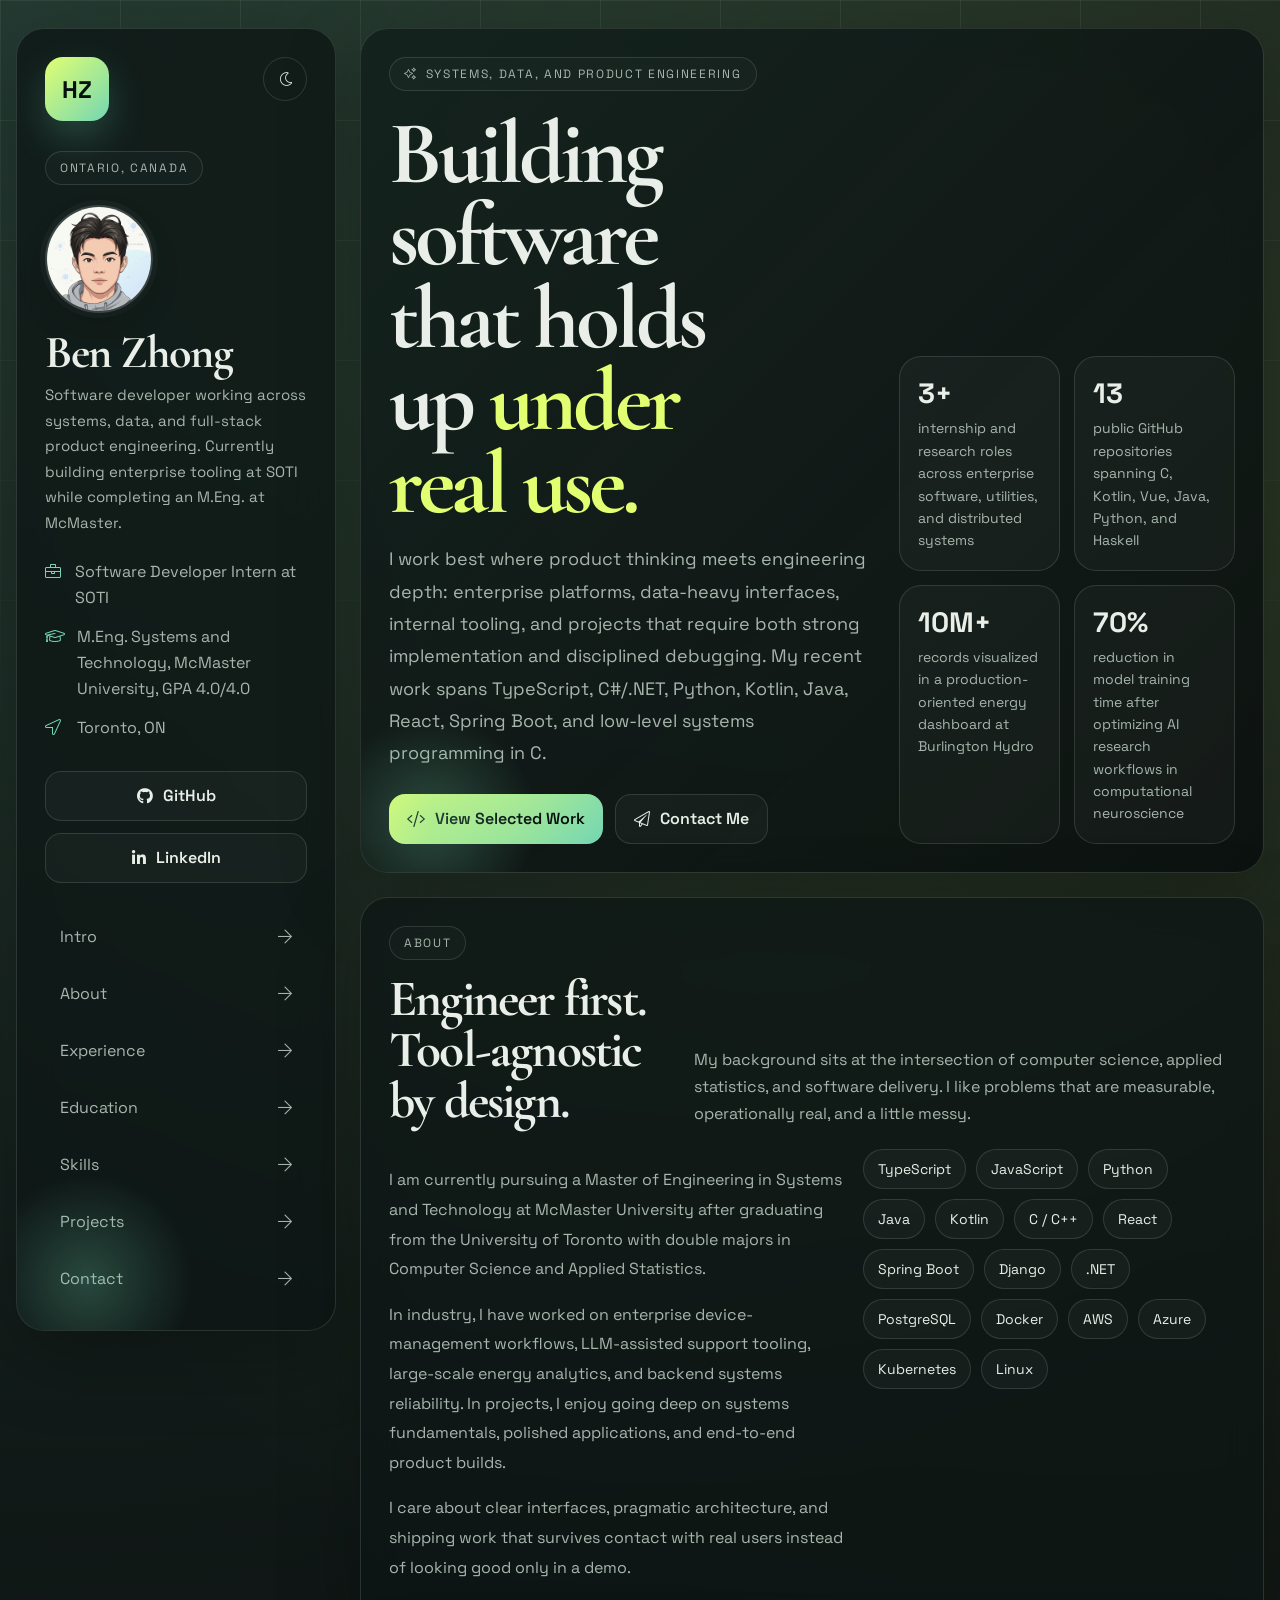
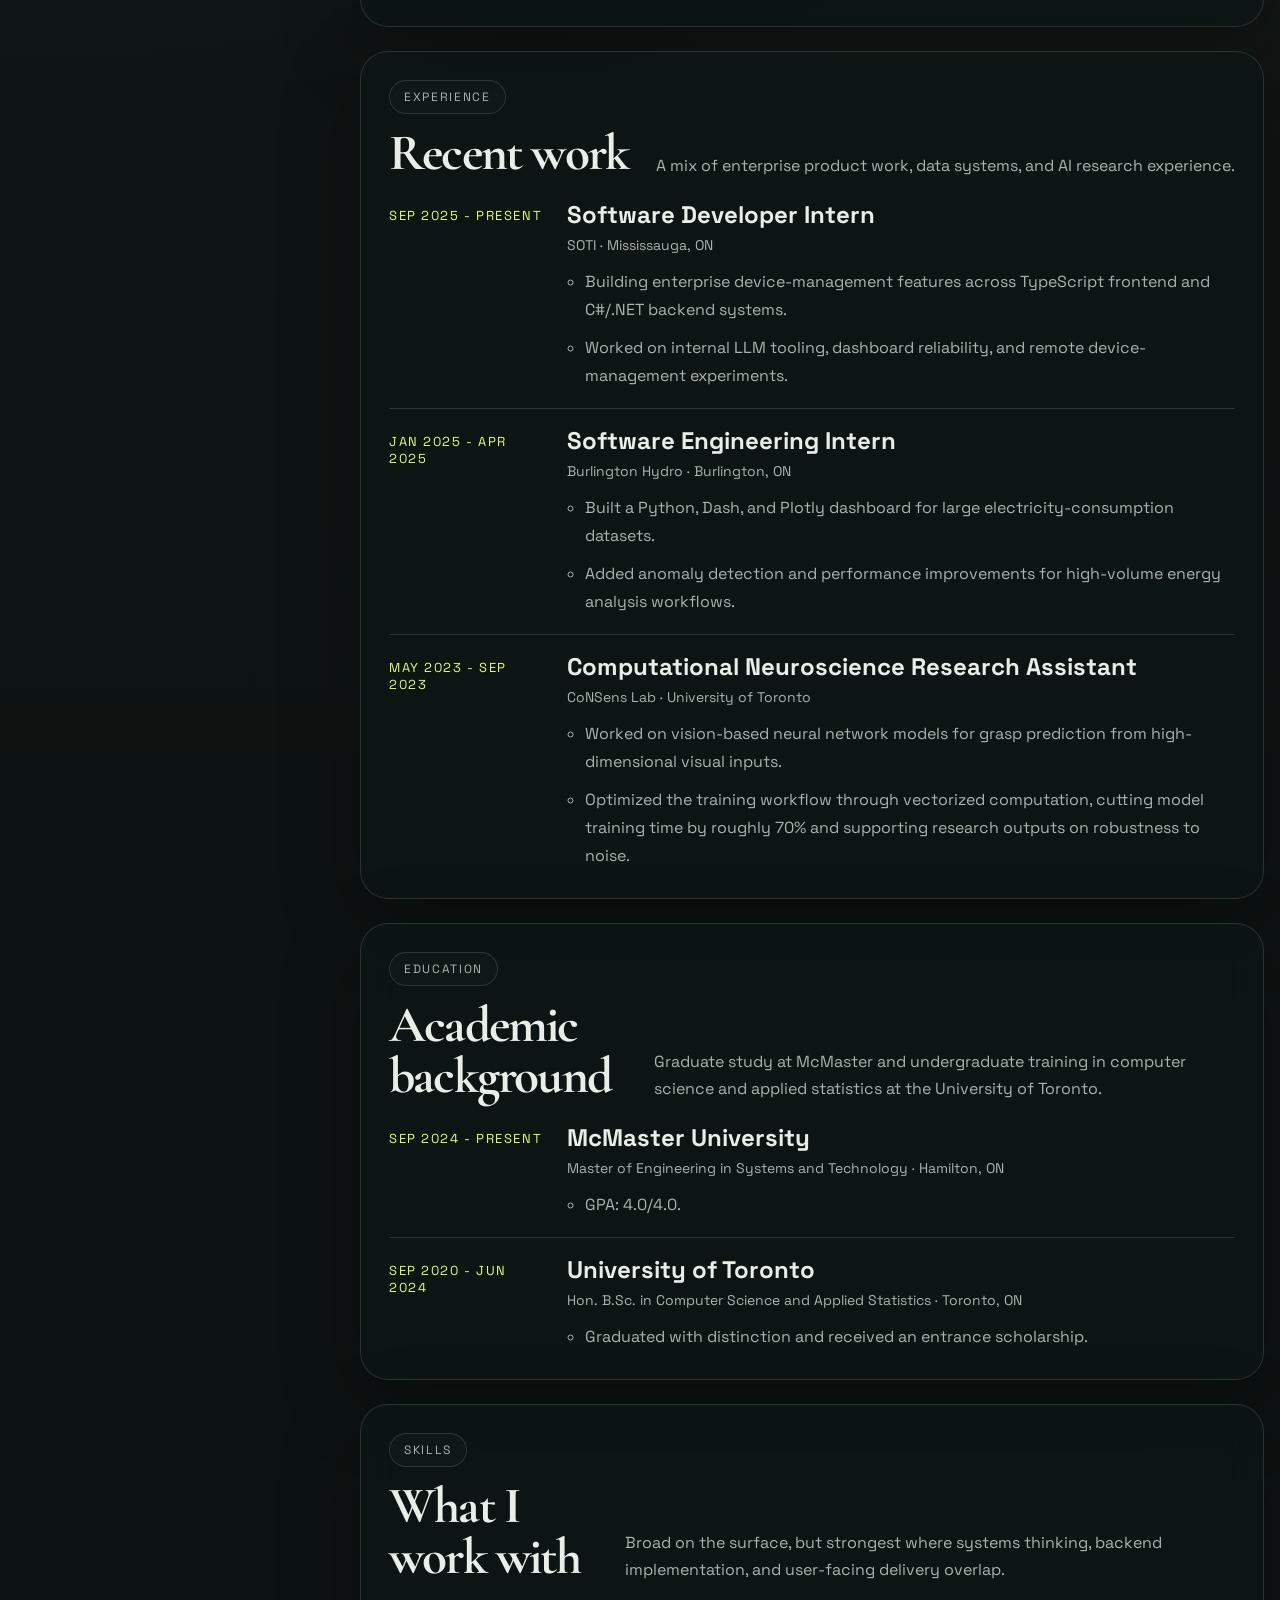
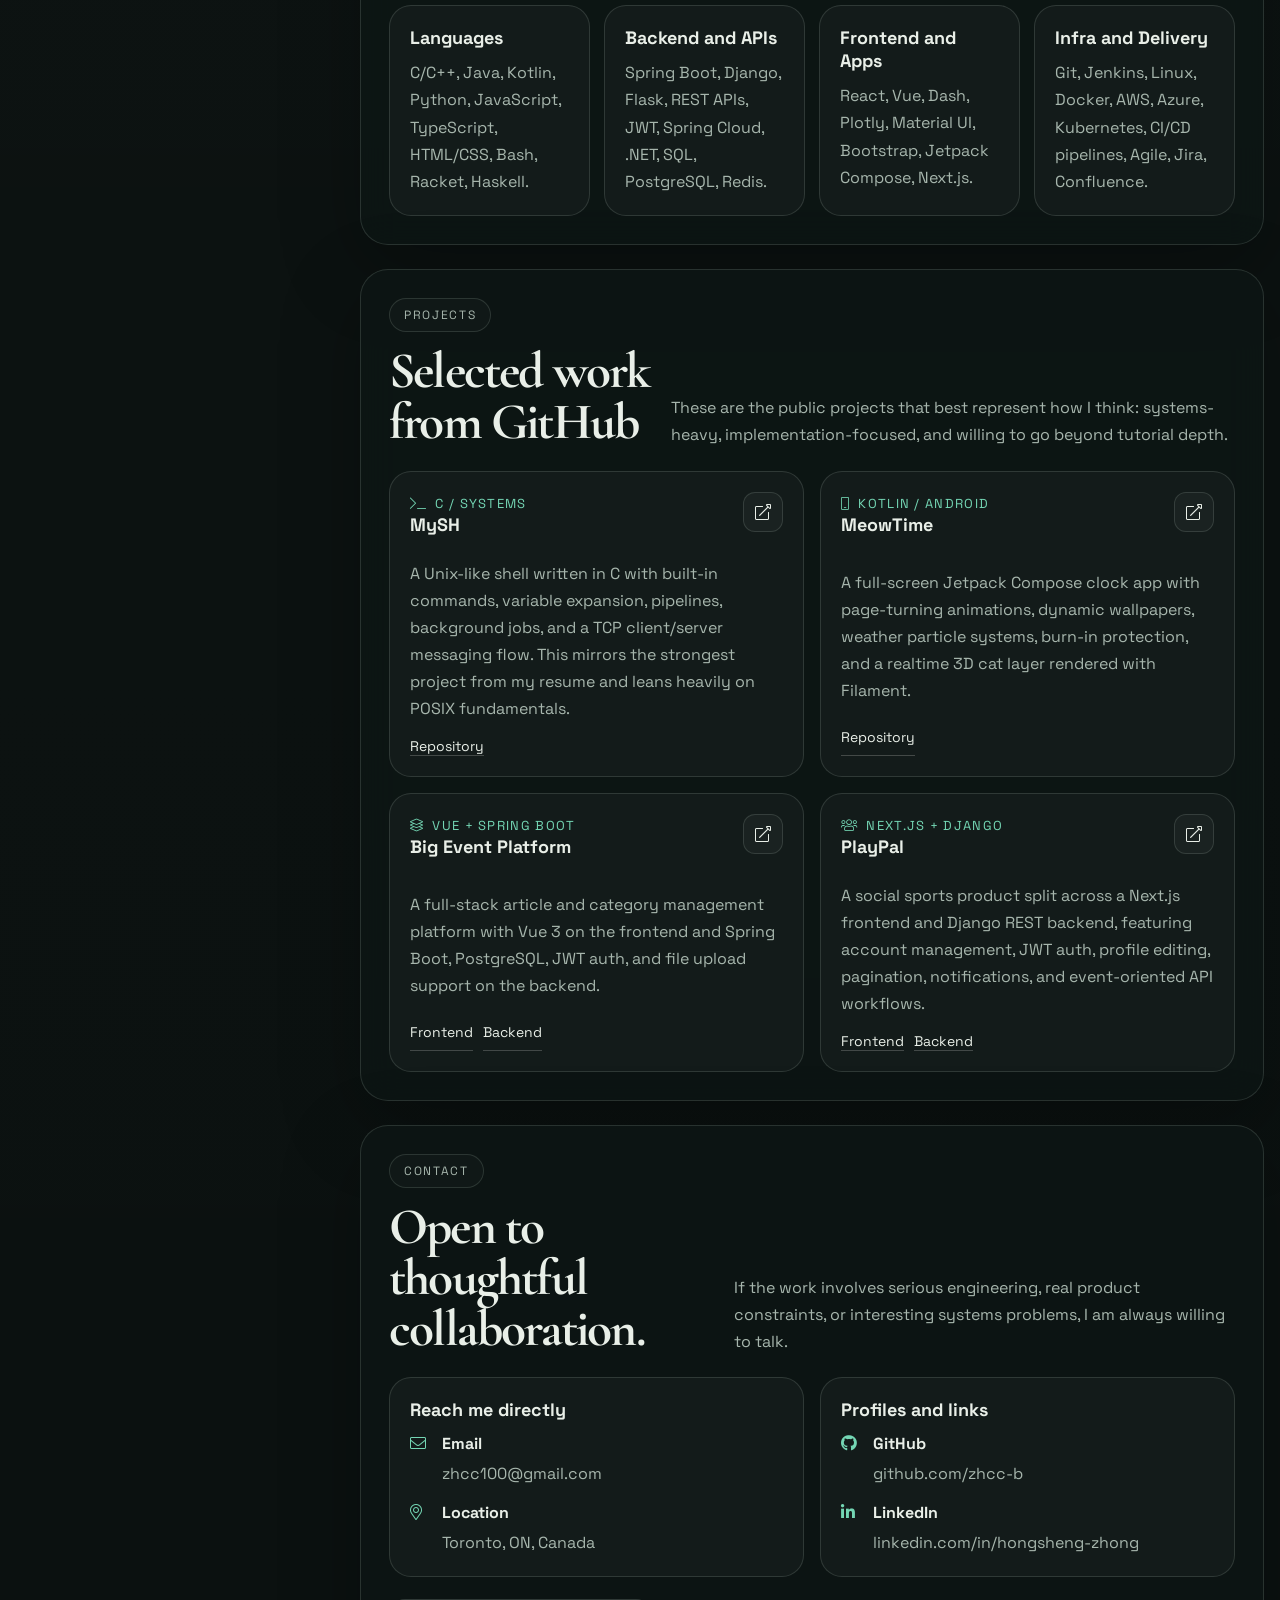
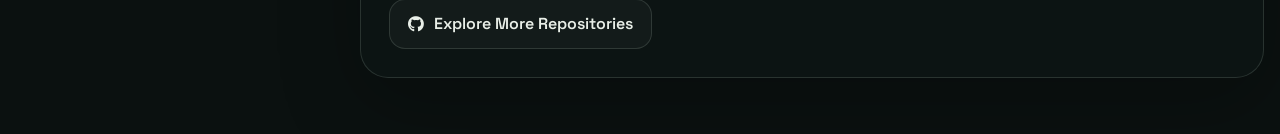
==== commit a78169a8: "Update AI research experience" ====
--- a/index.html
+++ b/index.html
@@ -791,8 +791,8 @@
                                 <span>records visualized in a production-oriented energy dashboard at Burlington Hydro</span>
                             </div>
                             <div class="fact">
-                                <strong>2x</strong>
-                                <span>throughput improvement from database and load-testing optimizations in research systems work</span>
+                                <strong>70%</strong>
+                                <span>reduction in model training time after optimizing AI research workflows in computational neuroscience</span>
                             </div>
                         </div>
                     </div>
@@ -858,7 +858,7 @@
                         <h2>Recent work</h2>
                     </div>
                     <p>
-                        A mix of enterprise product work, data systems, and research-driven backend engineering.
+                        A mix of enterprise product work, data systems, and AI research experience.
                     </p>
                 </div>
 
@@ -886,12 +886,13 @@
                         </div>
                     </li>
                     <li class="timeline-item">
-                        <div class="timeline-date">Sep 2023 - Apr 2024</div>
+                        <div class="timeline-date">May 2023 - Sep 2023</div>
                         <div class="timeline-body">
-                            <h3>Research Assistant</h3>
-                            <div class="timeline-meta">University of Toronto · Toronto, ON</div>
+                            <h3>Computational Neuroscience Research Assistant</h3>
+                            <div class="timeline-meta">CoNSens Lab · University of Toronto</div>
                             <ul class="timeline-points">
-                                <li>Built and tested a Java distributed microservices system with transaction coordination and load optimization.</li>
+                                <li>Worked on vision-based neural network models for grasp prediction from high-dimensional visual inputs.</li>
+                                <li>Optimized the training workflow through vectorized computation, cutting model training time by roughly 70% and supporting research outputs on robustness to noise.</li>
                             </ul>
                         </div>
                     </li>
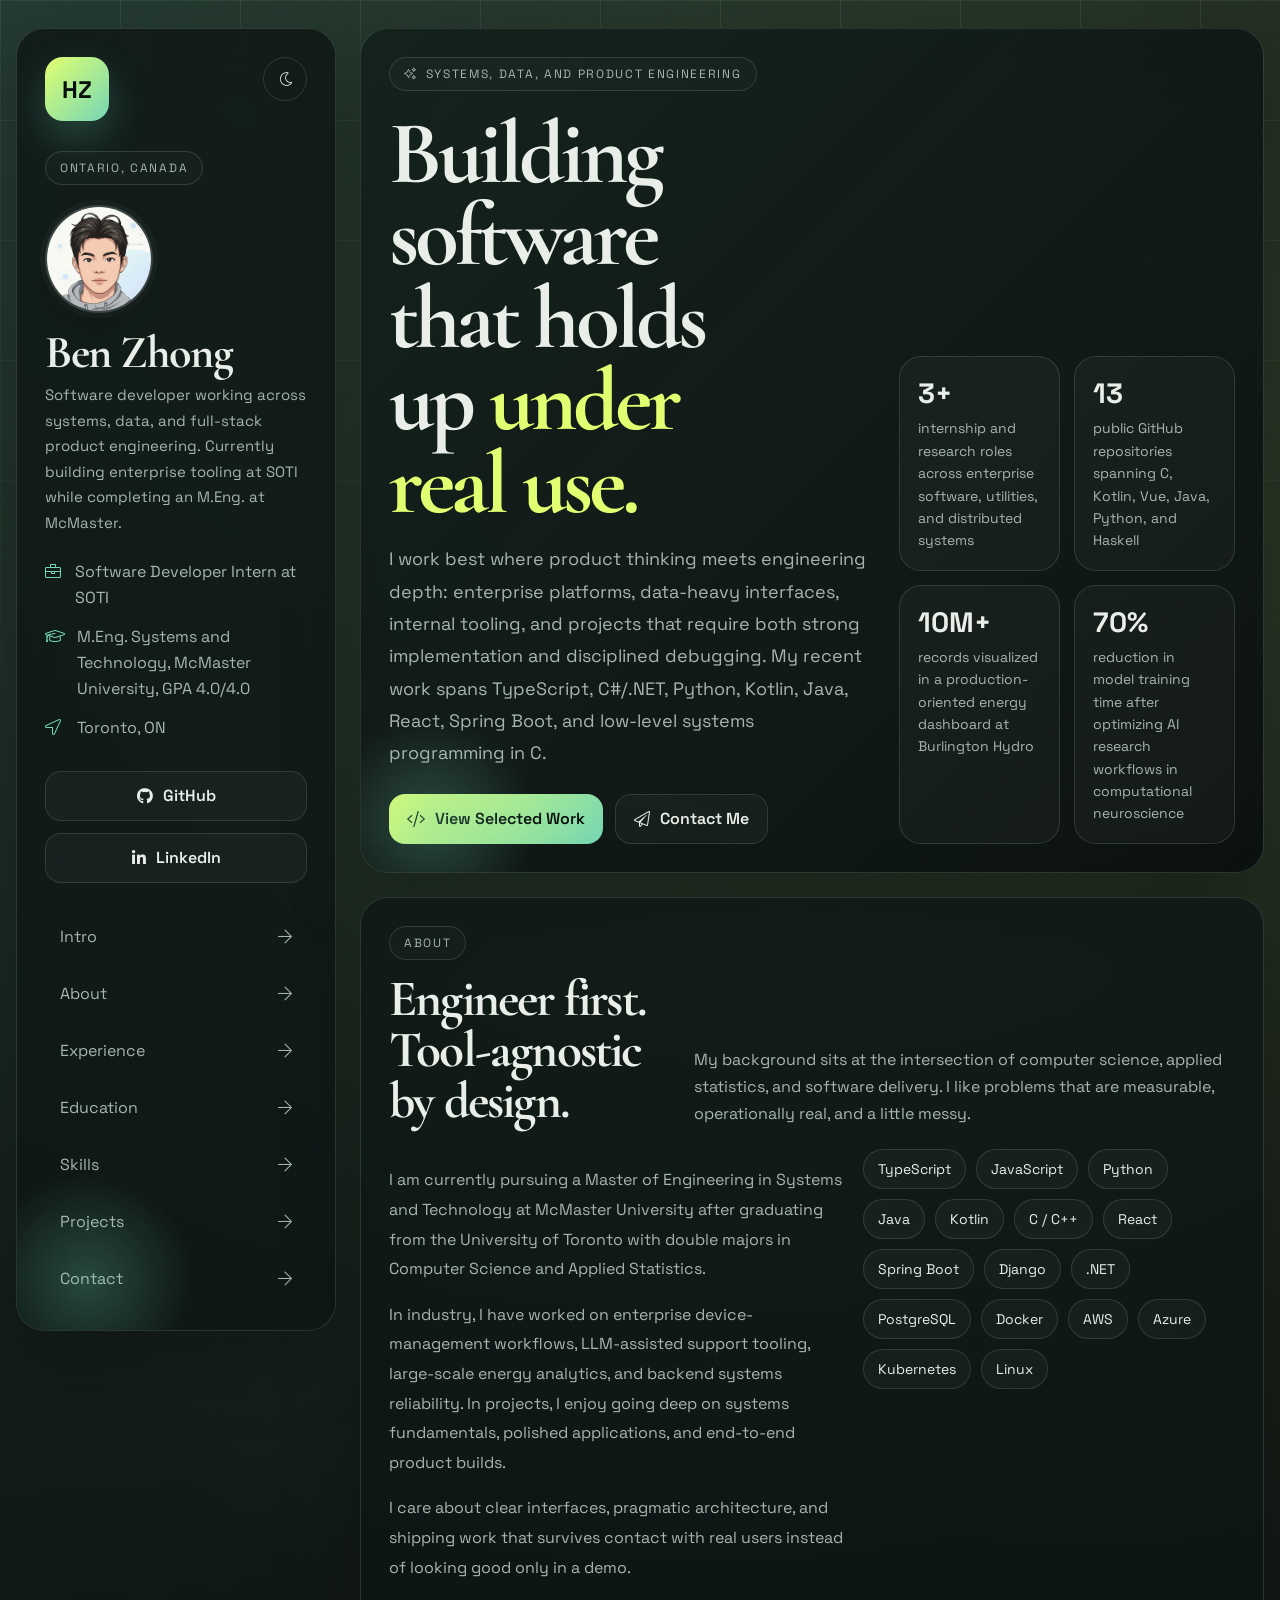
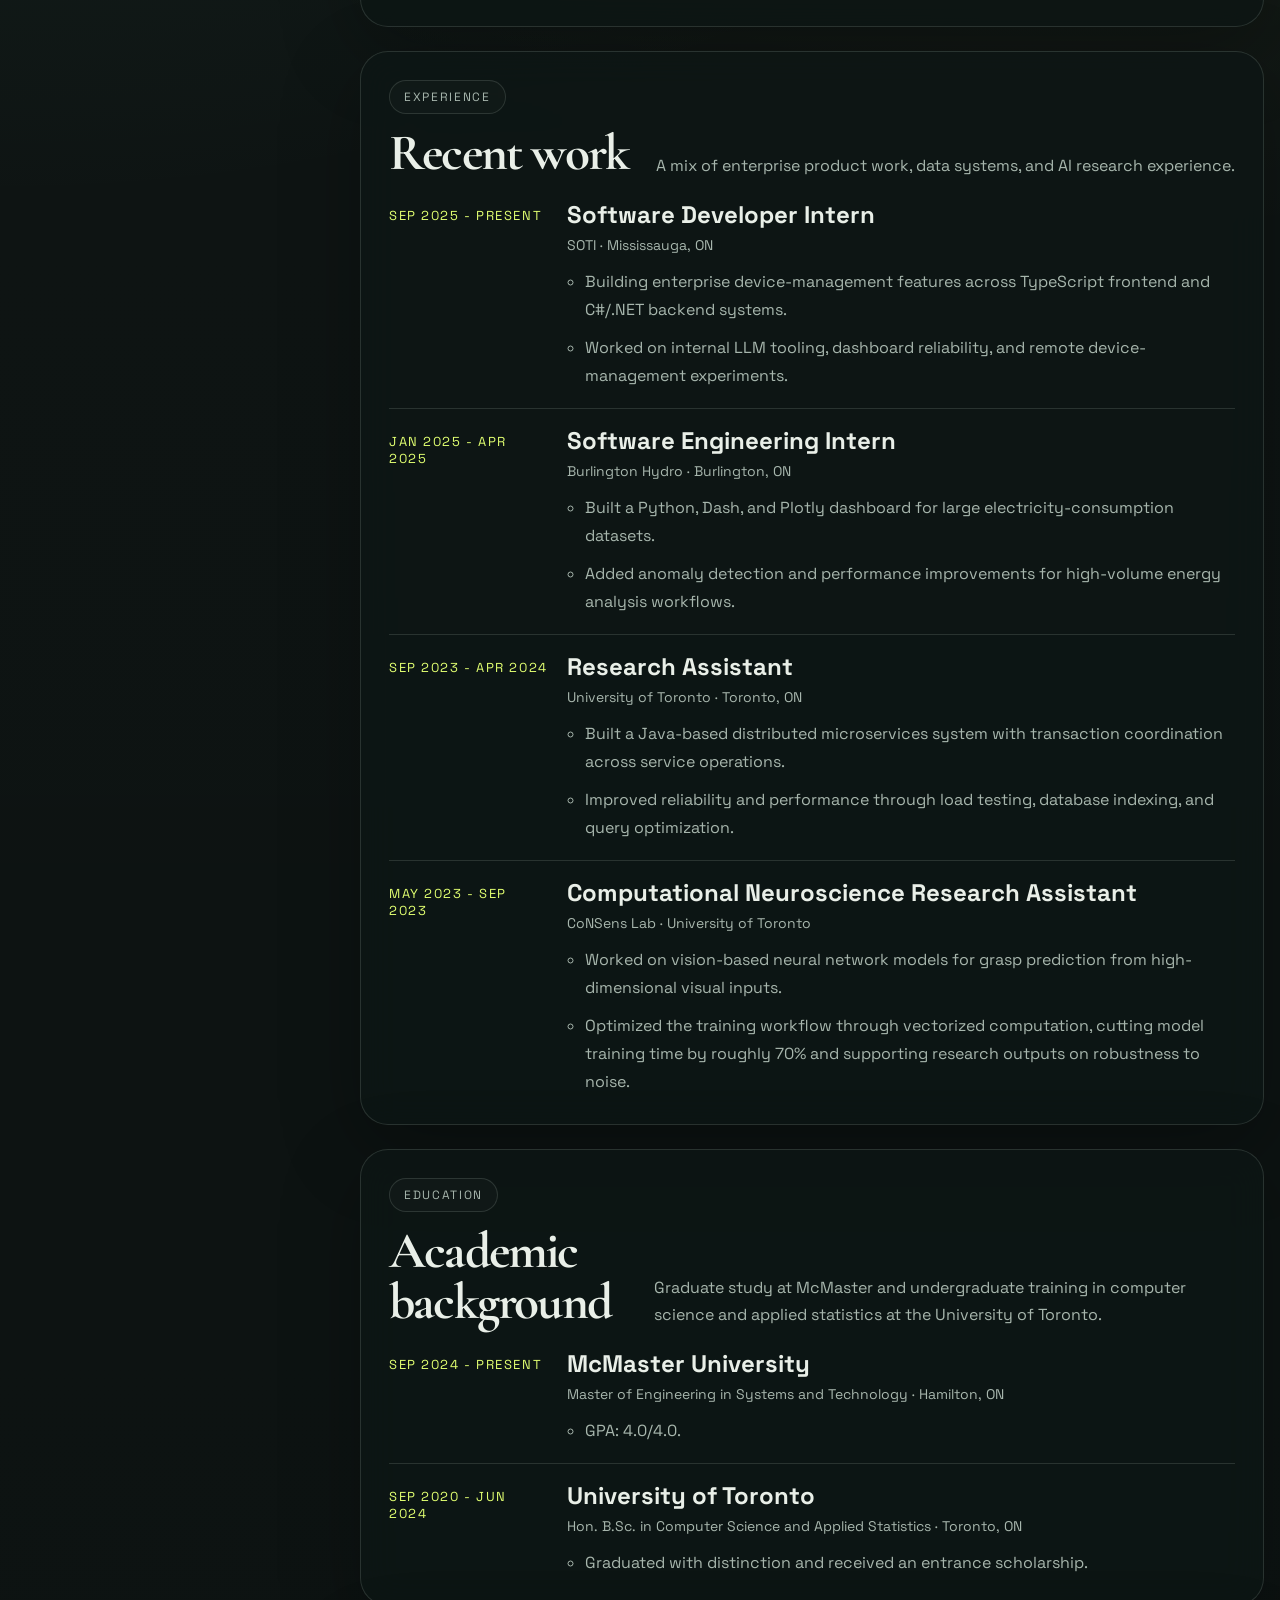
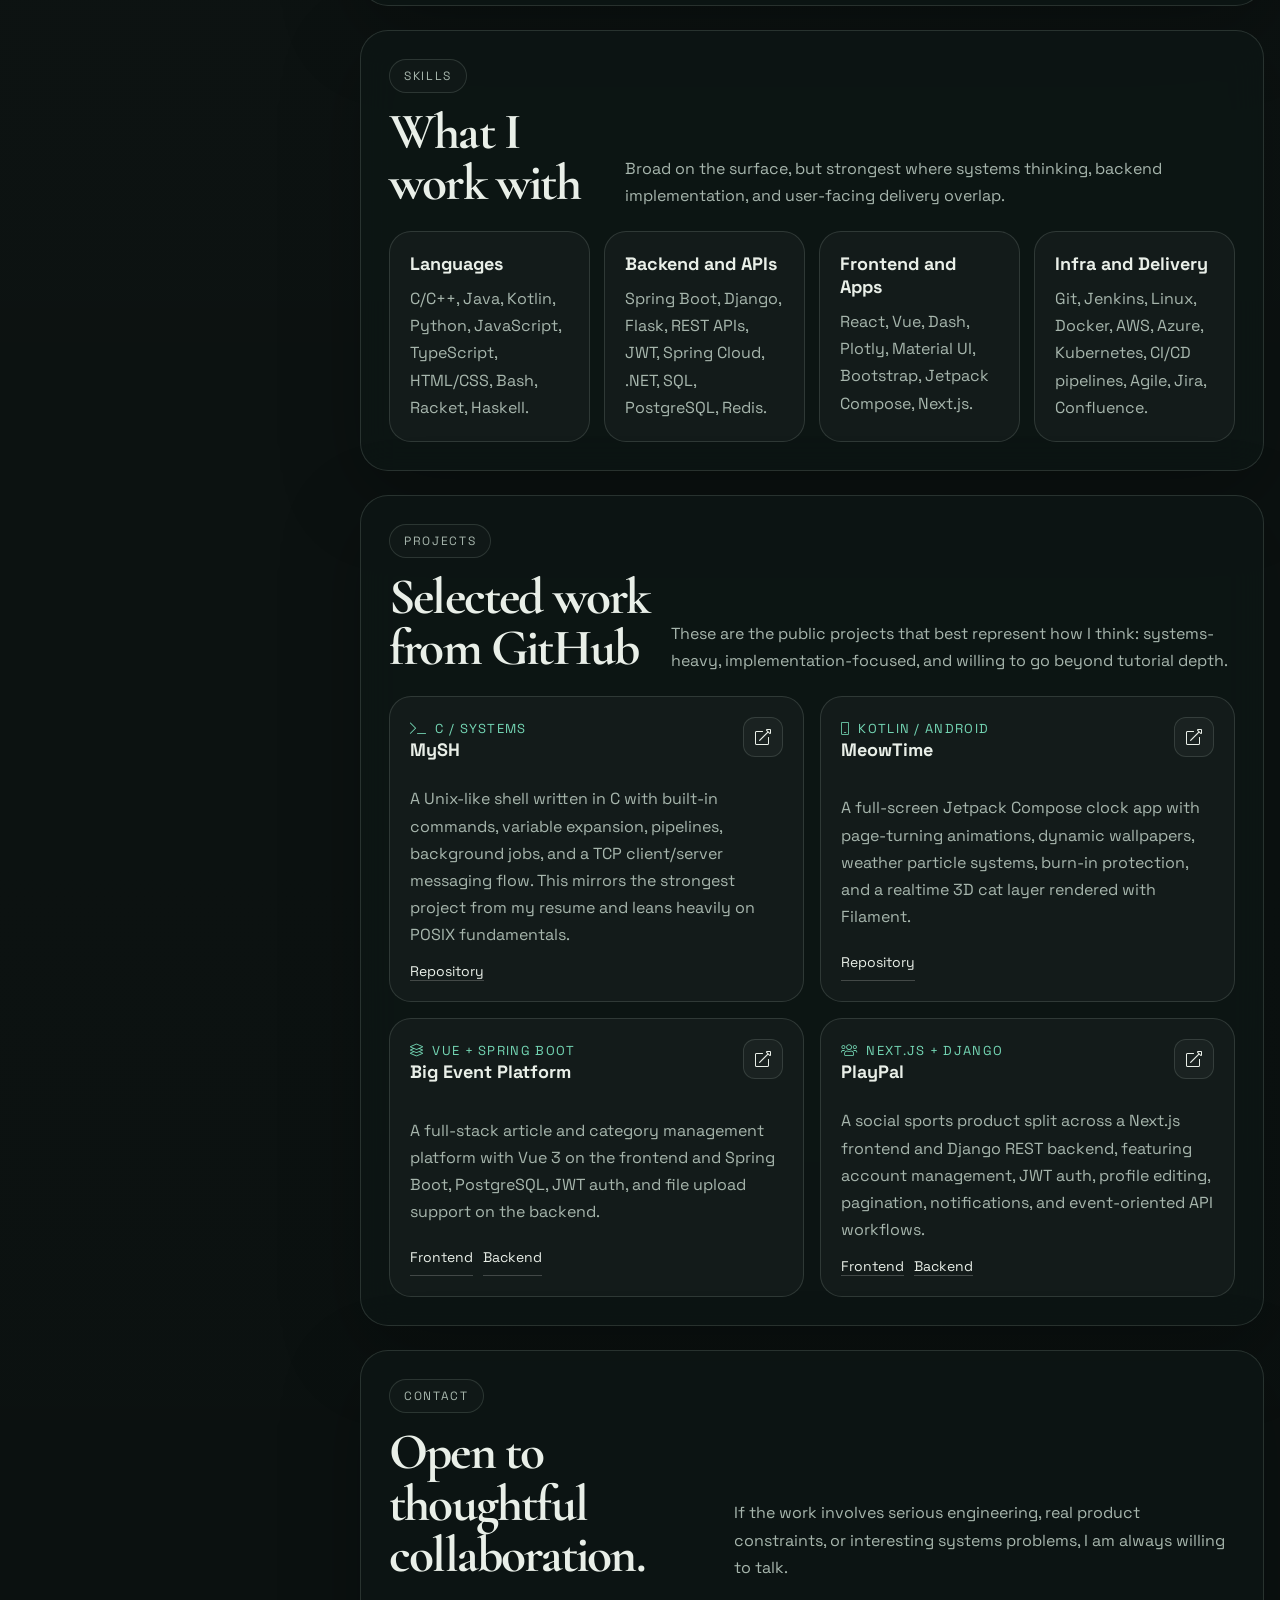
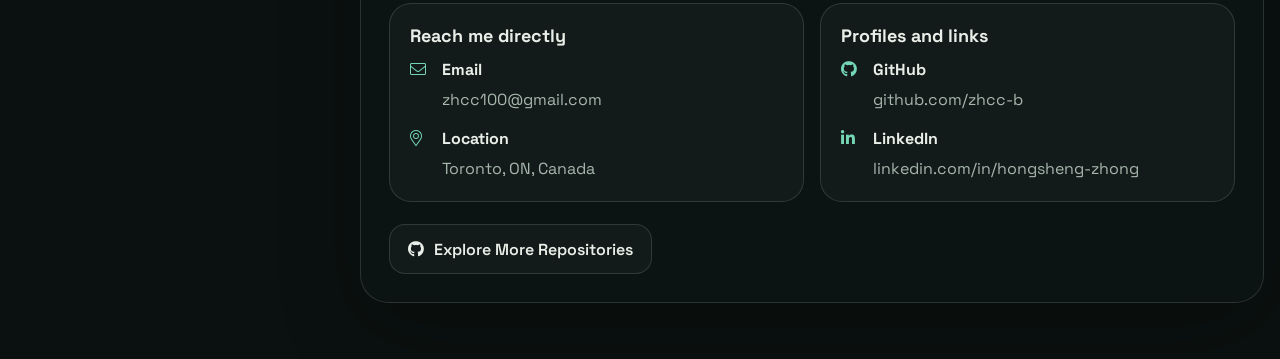
==== commit 67497269: "Restore later UofT research role" ====
--- a/index.html
+++ b/index.html
@@ -886,6 +886,17 @@
                         </div>
                     </li>
                     <li class="timeline-item">
+                        <div class="timeline-date">Sep 2023 - Apr 2024</div>
+                        <div class="timeline-body">
+                            <h3>Research Assistant</h3>
+                            <div class="timeline-meta">University of Toronto · Toronto, ON</div>
+                            <ul class="timeline-points">
+                                <li>Built a Java-based distributed microservices system with transaction coordination across service operations.</li>
+                                <li>Improved reliability and performance through load testing, database indexing, and query optimization.</li>
+                            </ul>
+                        </div>
+                    </li>
+                    <li class="timeline-item">
                         <div class="timeline-date">May 2023 - Sep 2023</div>
                         <div class="timeline-body">
                             <h3>Computational Neuroscience Research Assistant</h3>
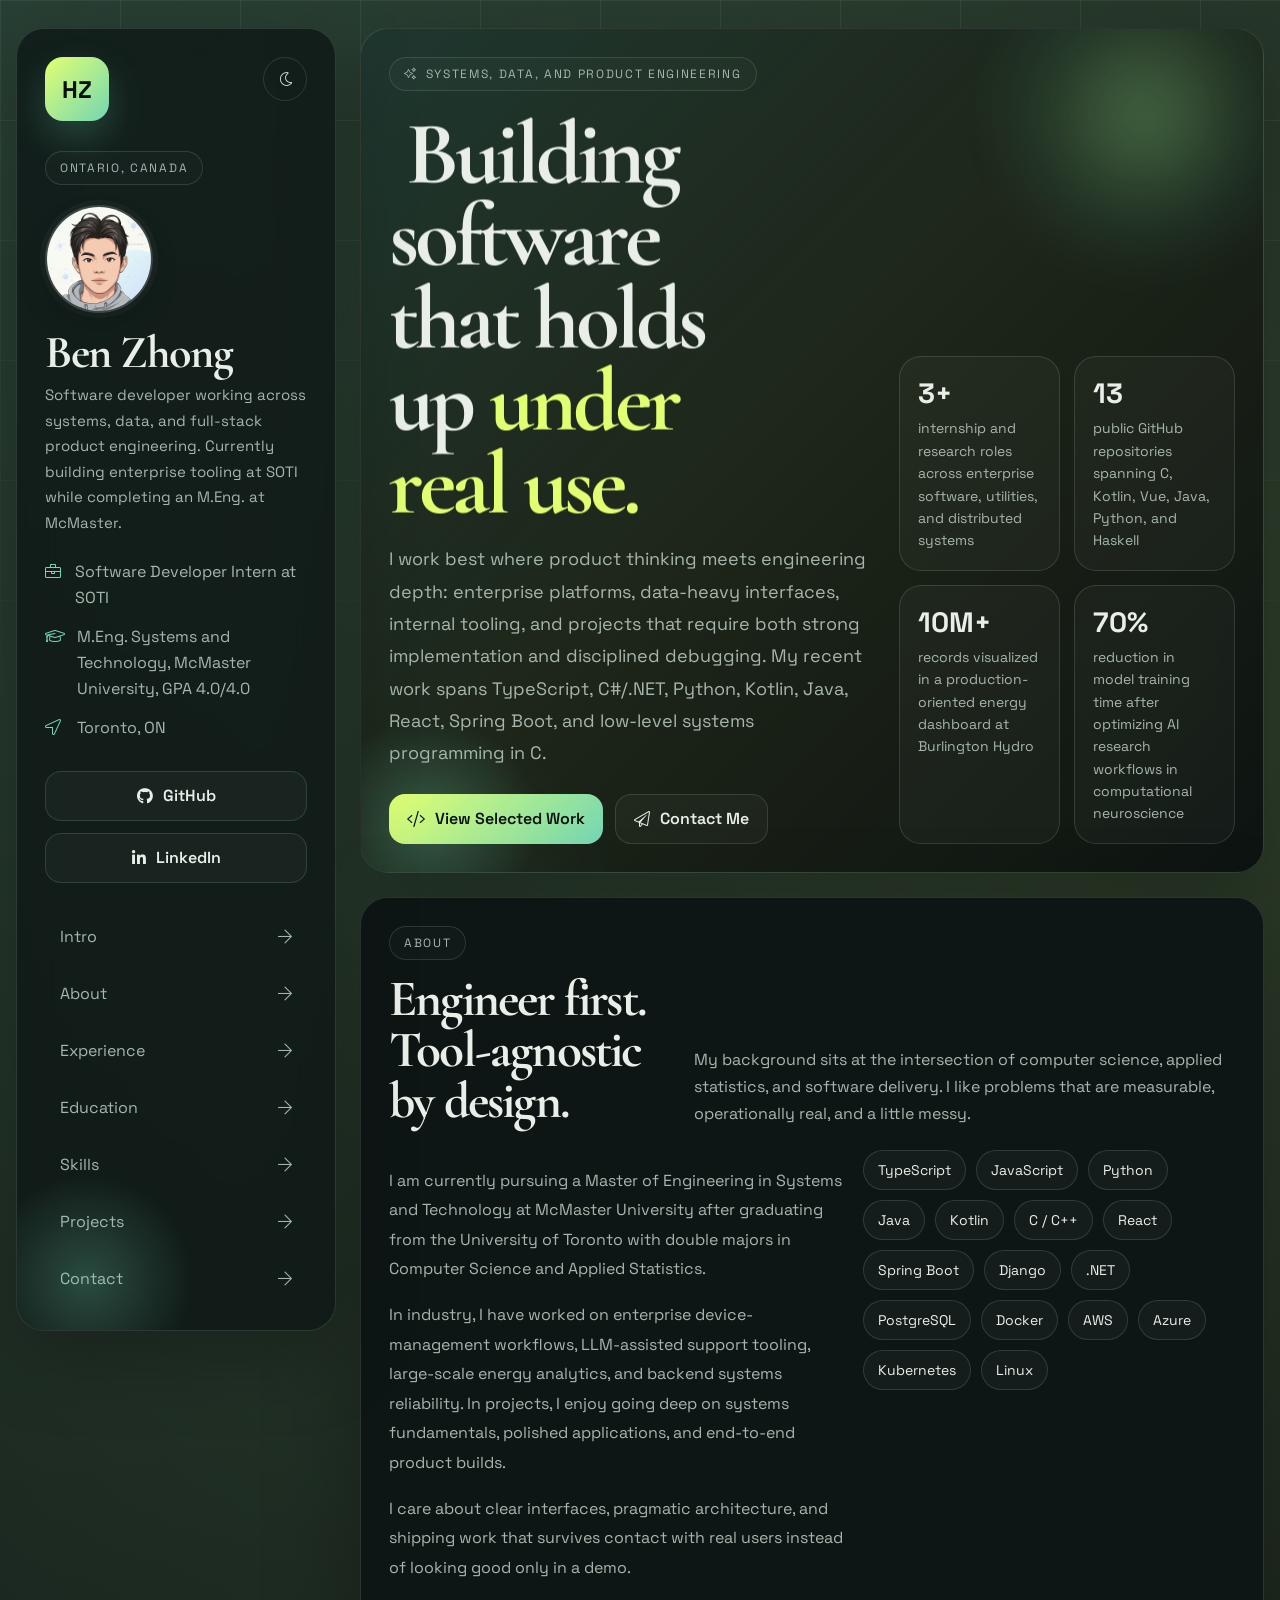
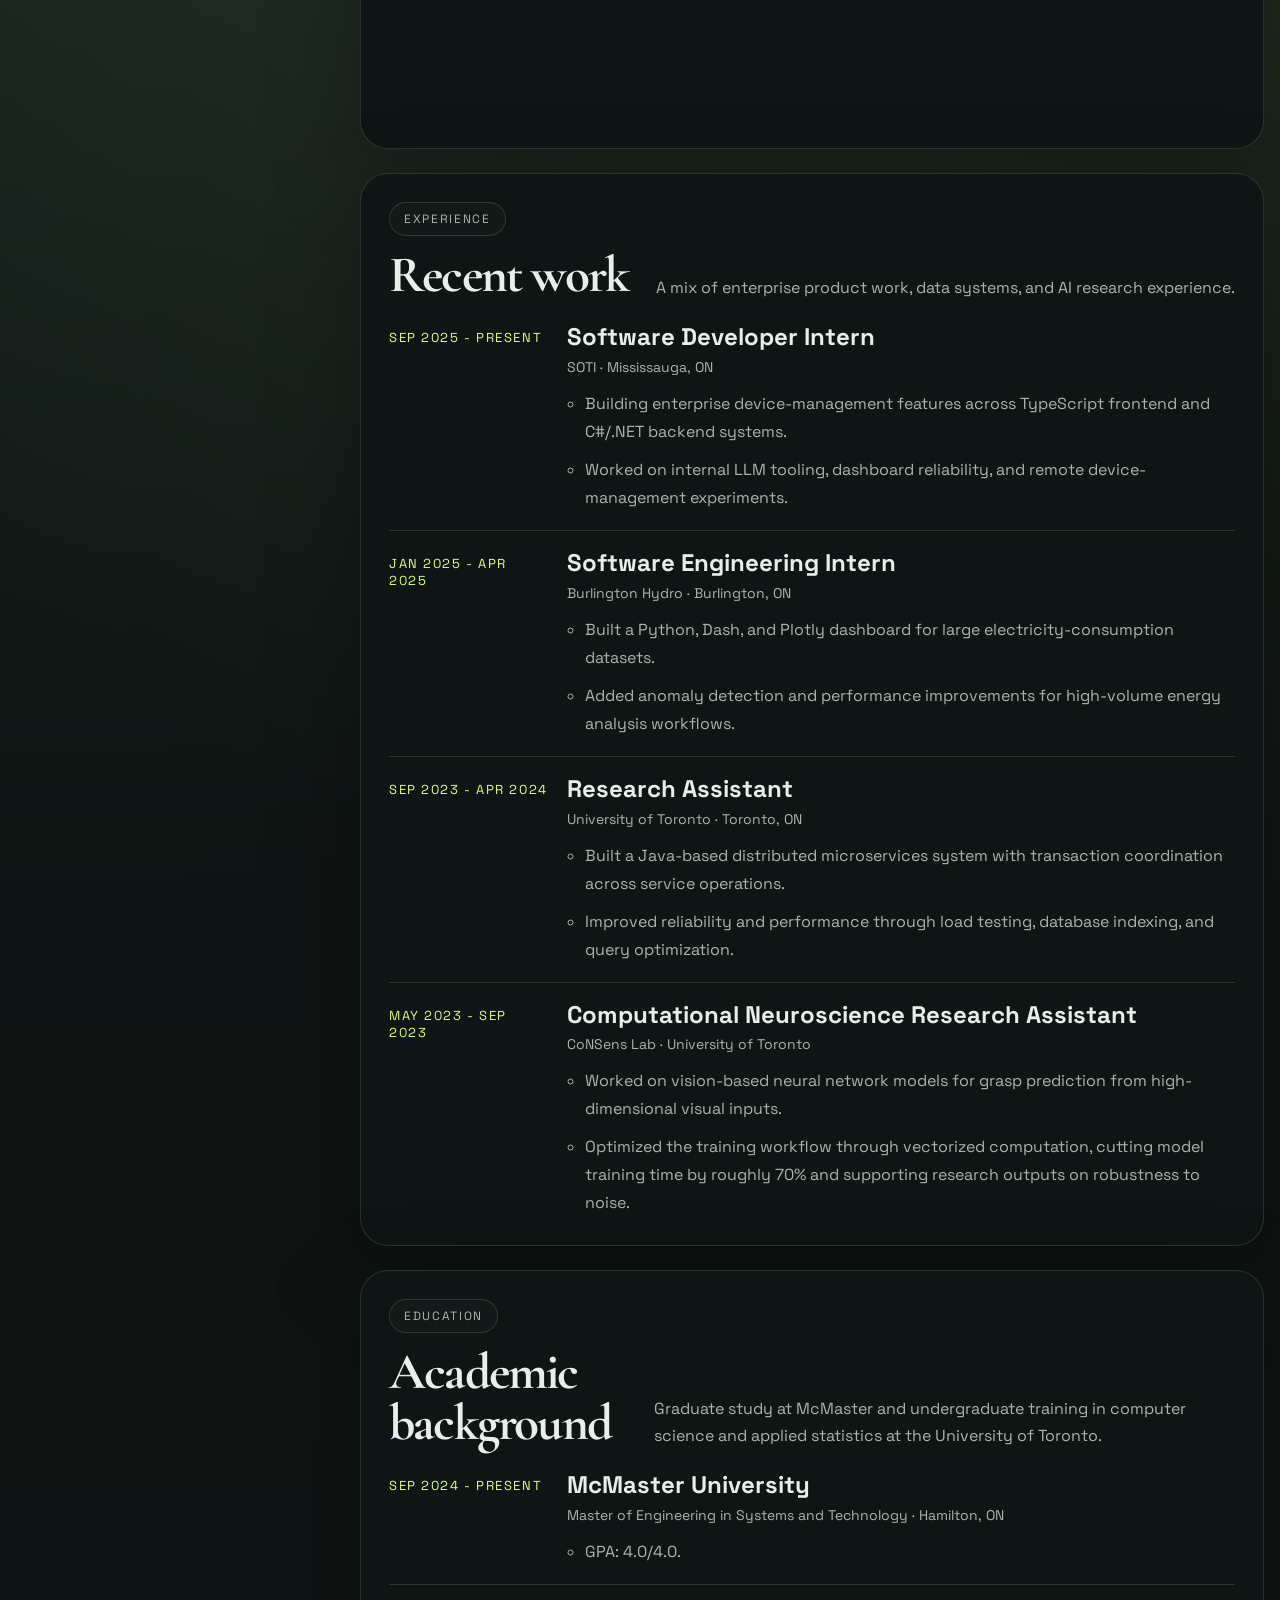
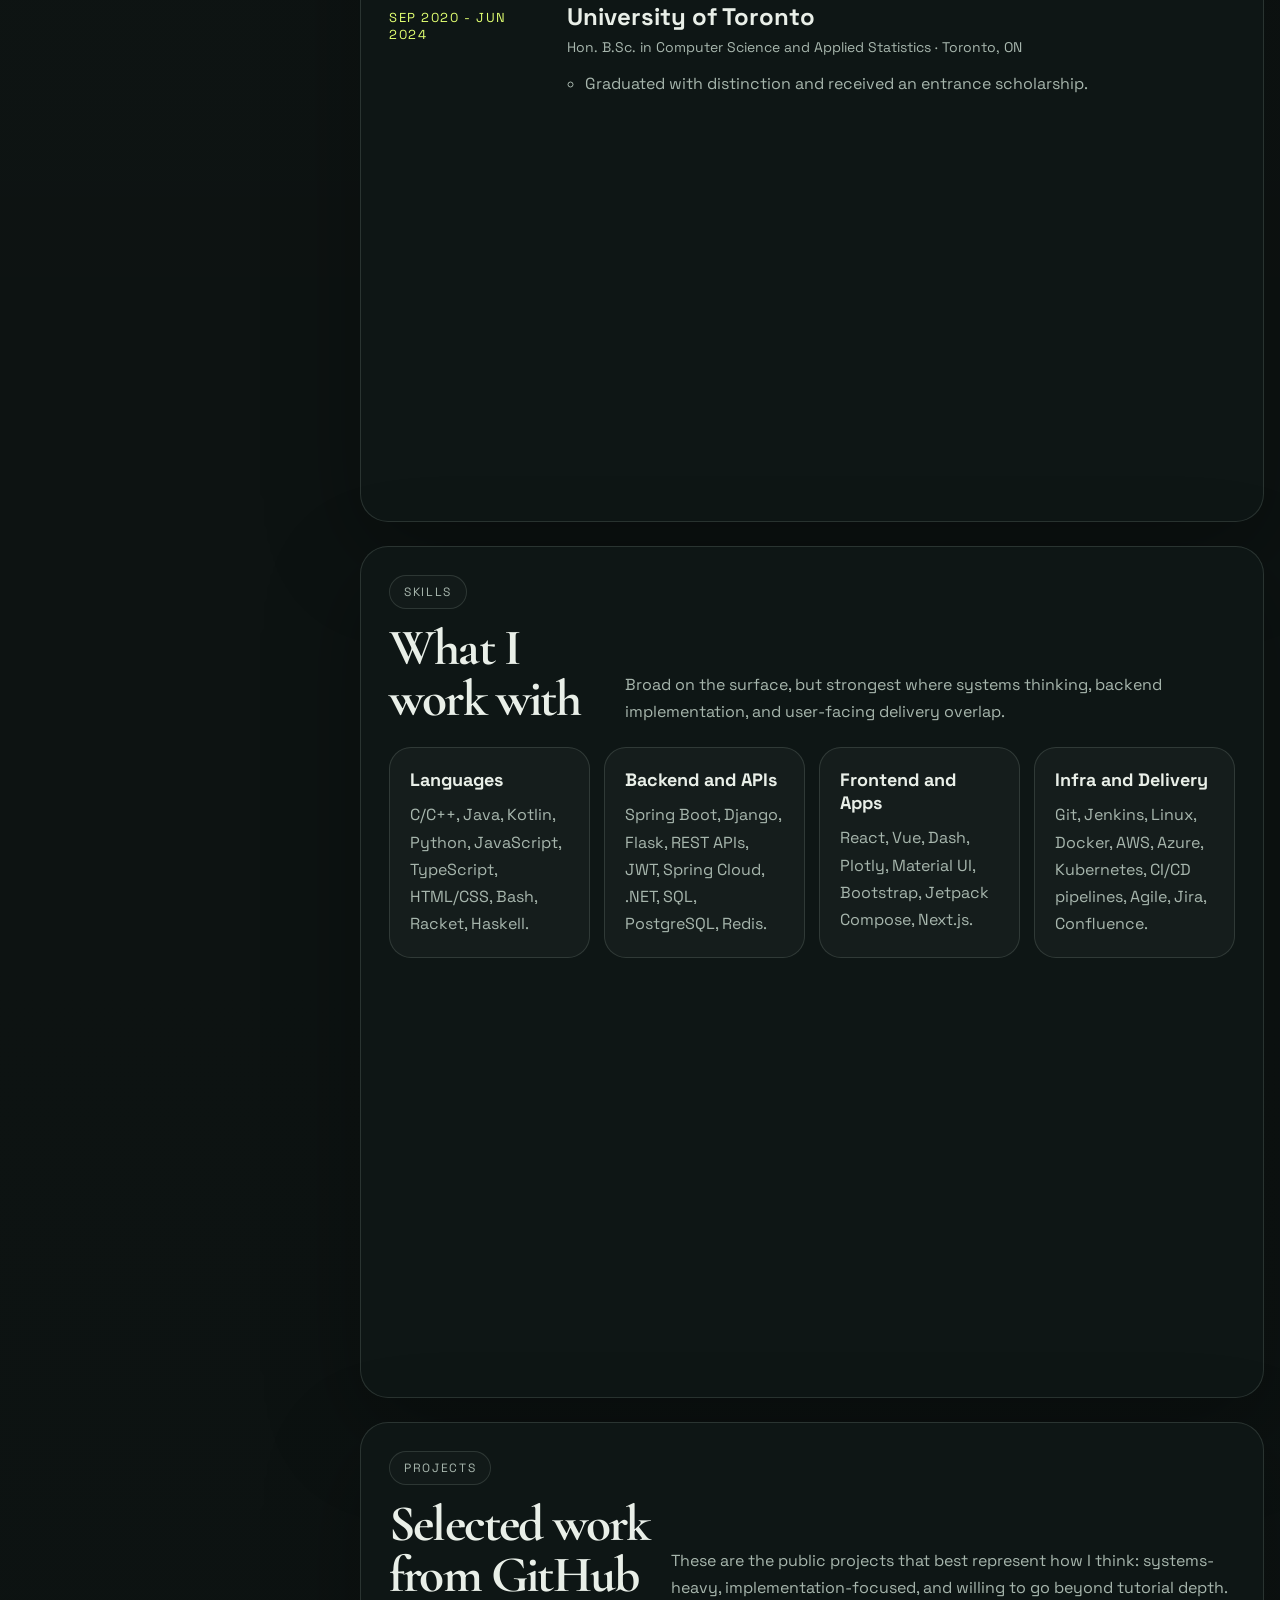
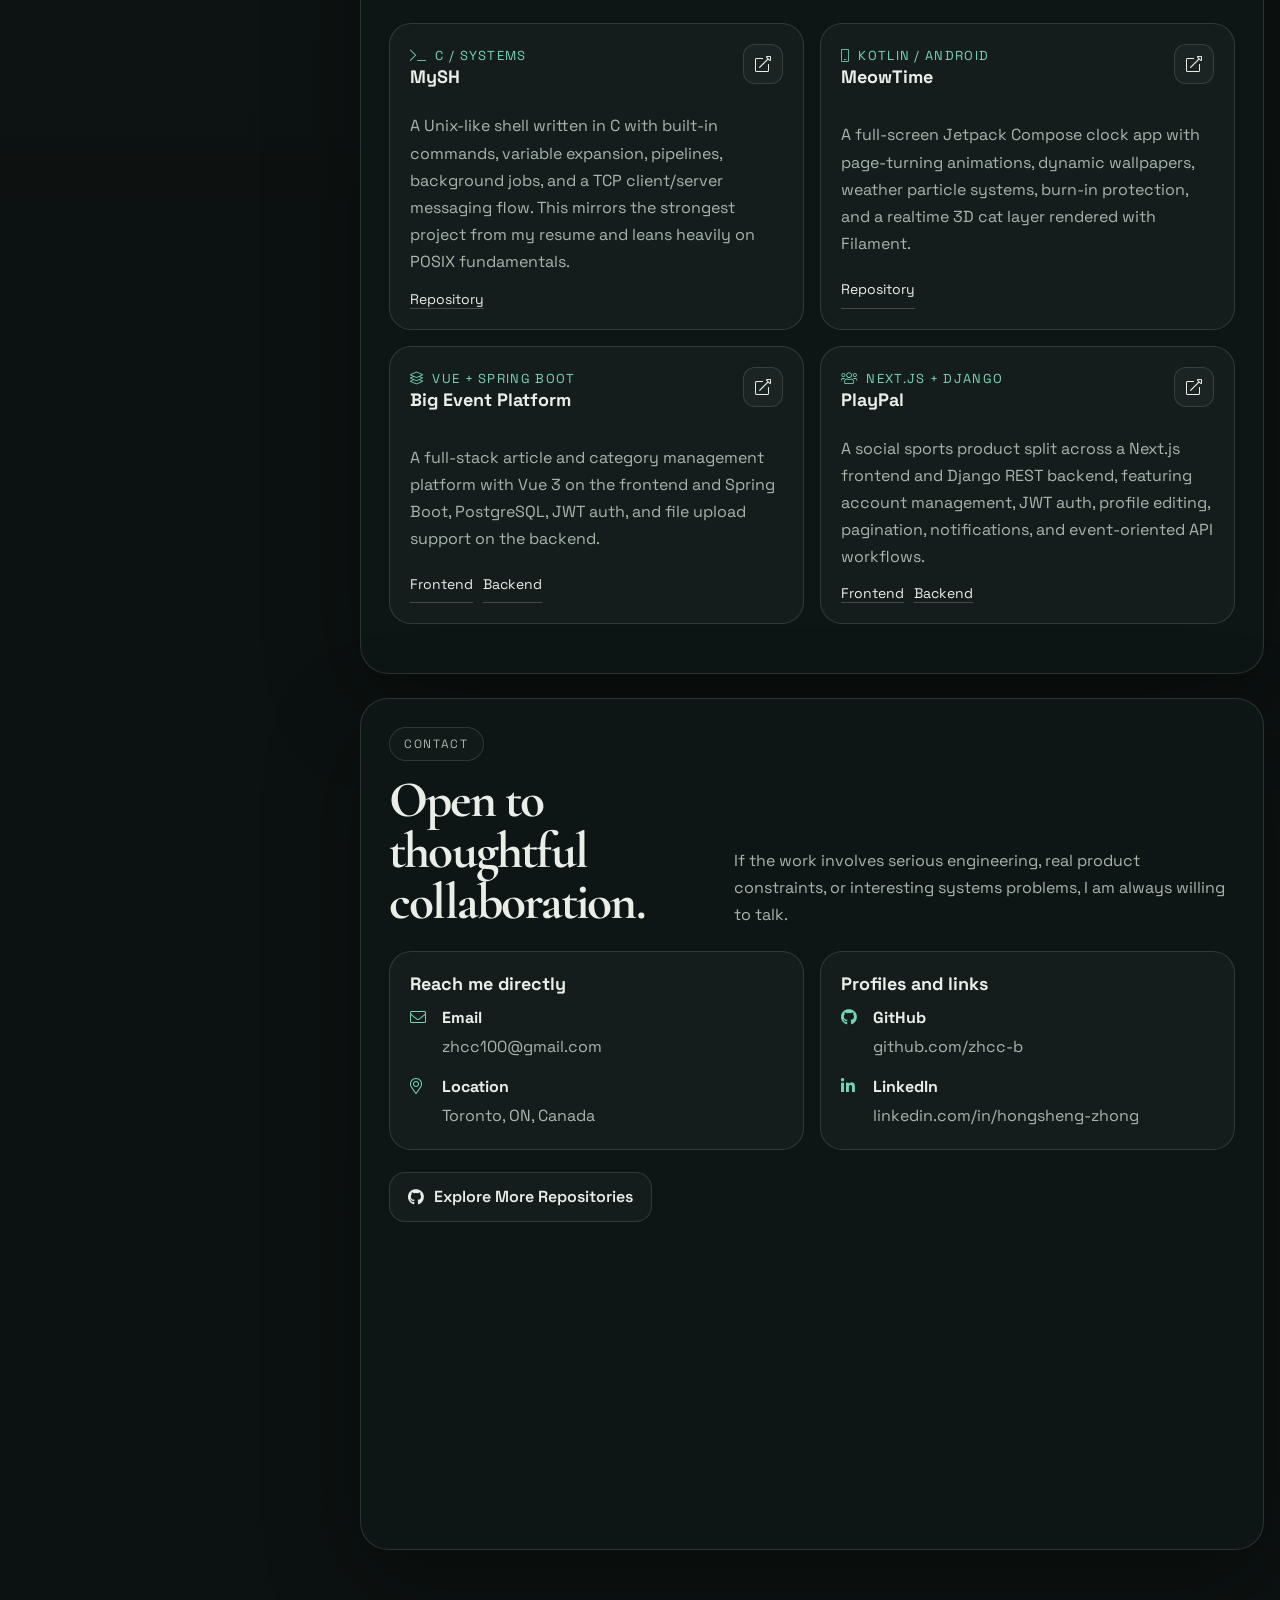
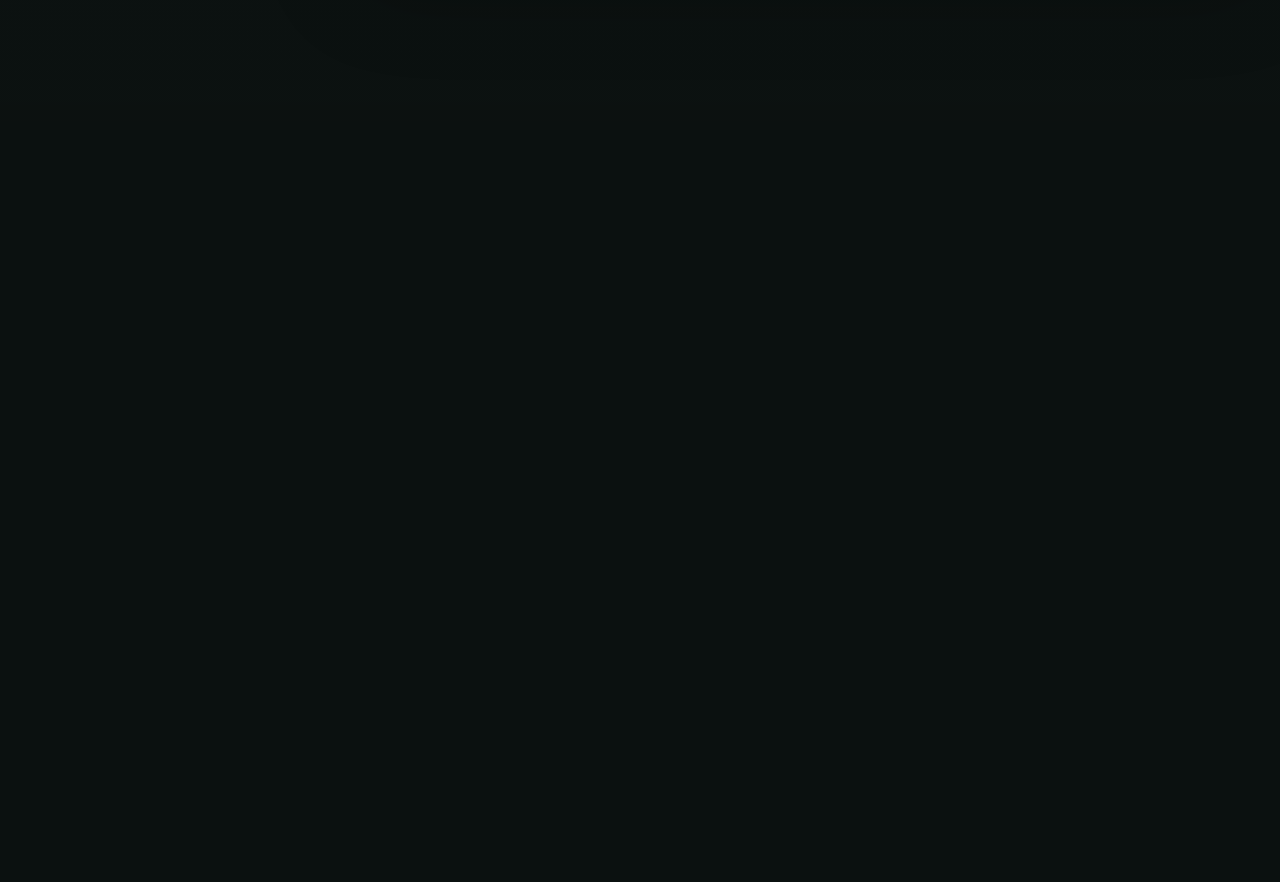
==== commit d92fce9a: "Add layered portfolio interactions" ====
--- a/index.html
+++ b/index.html
@@ -18,6 +18,7 @@
             --bg-soft: rgba(18, 29, 27, 0.82);
             --panel: rgba(14, 22, 21, 0.78);
             --panel-strong: rgba(11, 17, 16, 0.92);
+            --panel-solid: #0e1615;
             --text: #e9efe8;
             --muted: #a7b6ad;
             --line: rgba(213, 235, 219, 0.14);
@@ -32,6 +33,7 @@
             --bg-soft: rgba(255, 252, 245, 0.9);
             --panel: rgba(255, 255, 255, 0.84);
             --panel-strong: rgba(255, 255, 255, 0.94);
+            --panel-solid: #fffdf7;
             --text: #111816;
             --muted: #5a695f;
             --line: rgba(17, 24, 22, 0.12);
@@ -107,6 +109,7 @@
             position: sticky;
             top: 24px;
             align-self: start;
+            z-index: 20;
             padding: 28px;
             overflow: hidden;
         }
@@ -300,18 +303,47 @@
         .content {
             display: grid;
             gap: 24px;
+            isolation: isolate;
         }
 
         .panel {
             position: relative;
             padding: 28px;
+            scroll-margin-top: 24px;
         }
 
         .hero-card {
+            --fluid-x: 76%;
+            --fluid-y: 22%;
             overflow: hidden;
             background:
-                linear-gradient(135deg, rgba(116, 214, 180, 0.08), rgba(255, 255, 255, 0)),
+                linear-gradient(135deg, rgba(116, 214, 180, 0.18), rgba(225, 255, 113, 0.08) 48%, rgba(255, 255, 255, 0)),
                 var(--panel-strong);
+        }
+
+        .hero-card::after {
+            content: "";
+            position: absolute;
+            inset: -18%;
+            z-index: 0;
+            pointer-events: none;
+            opacity: 0.78;
+            background:
+                radial-gradient(circle 240px at var(--fluid-x) var(--fluid-y), rgba(116, 214, 180, 0.28), transparent 68%),
+                radial-gradient(circle 170px at var(--fluid-x) var(--fluid-y), rgba(225, 255, 113, 0.18), transparent 62%),
+                radial-gradient(circle 320px at 18% 92%, rgba(116, 214, 180, 0.12), transparent 72%);
+            filter: blur(18px) saturate(1.1);
+            transform: scale(1.04);
+            transition: opacity 0.3s ease;
+        }
+
+        .hero-card:hover::after {
+            opacity: 1;
+        }
+
+        .hero-grid {
+            position: relative;
+            z-index: 1;
         }
 
         .hero-grid {
@@ -330,8 +362,46 @@
             max-width: 9ch;
         }
 
-        .hero-title span {
+        .hero-title .accent {
             color: var(--accent-strong);
+        }
+
+        .motion-ready .hero-title .char {
+            display: inline-block;
+            opacity: 0;
+            transform: translateY(0.72em);
+            animation: character-rise 0.72s cubic-bezier(0.16, 1, 0.3, 1) forwards;
+            animation-delay: calc(90ms + (var(--char-index) * 28ms));
+            will-change: transform, opacity;
+        }
+
+        .hero-title .word {
+            display: inline-block;
+            white-space: nowrap;
+        }
+
+        @keyframes character-rise {
+            to {
+                opacity: 1;
+                transform: translateY(0);
+            }
+        }
+
+        .motion-ready .content > .panel:not(.hero-card) {
+            opacity: 0;
+            transform: translateY(72px) scale(0.985);
+            transform-origin: 50% 100%;
+            transition:
+                opacity 0.72s ease,
+                transform 0.88s cubic-bezier(0.16, 1, 0.3, 1),
+                box-shadow 0.88s ease;
+            will-change: transform, opacity;
+        }
+
+        .motion-ready .content > .panel.is-visible {
+            opacity: 1;
+            transform: translateY(0) scale(1);
+            box-shadow: 0 30px 96px rgba(0, 0, 0, 0.3);
         }
 
         .hero-copy {
@@ -604,6 +674,76 @@
 
         .mobile-nav {
             display: none;
+        }
+
+        html.is-measuring-stack .content > .panel {
+            position: relative !important;
+            top: auto !important;
+        }
+
+        @media (min-width: 901px) and (prefers-reduced-motion: no-preference) {
+            .content::after {
+                content: "";
+                display: block;
+                height: calc(100vh - 48px);
+                pointer-events: none;
+            }
+
+            .hero-card {
+                position: sticky;
+                top: 24px;
+                align-self: start;
+                z-index: 0;
+            }
+
+            .content > .panel:not(.hero-card) {
+                position: sticky;
+                top: 24px;
+                align-self: start;
+                min-height: calc(100vh - 48px);
+                scroll-margin-top: 24px;
+                background: var(--panel-solid);
+                backdrop-filter: none;
+            }
+
+            #about {
+                z-index: 1;
+            }
+
+            #experience {
+                z-index: 2;
+            }
+
+            #education {
+                z-index: 3;
+            }
+
+            #skills {
+                z-index: 4;
+            }
+
+            #projects {
+                z-index: 5;
+            }
+
+            #contact {
+                z-index: 6;
+            }
+        }
+
+        @media (prefers-reduced-motion: reduce) {
+            html {
+                scroll-behavior: auto;
+            }
+
+            *,
+            *::before,
+            *::after {
+                animation-duration: 0.01ms !important;
+                animation-iteration-count: 1 !important;
+                scroll-behavior: auto !important;
+                transition-duration: 0.01ms !important;
+            }
         }
 
         @media (max-width: 1120px) {
@@ -748,7 +888,7 @@
                             <span>Systems, Data, and Product Engineering</span>
                         </div>
                         <h2 class="hero-title">
-                            Building software that holds up <span>under real use.</span>
+                            Building software that holds up <span class="accent">under real use.</span>
                         </h2>
                         <p class="hero-copy">
                             I work best where product thinking meets engineering depth: enterprise platforms,
@@ -1141,7 +1281,6 @@
             var root = document.documentElement;
             var toggle = document.getElementById("themeToggle");
             var icon = toggle.querySelector("i");
-            var saved = localStorage.getItem("site-theme");
 
             function applyTheme(theme) {
                 root.classList.remove("theme-dark", "theme-light");
@@ -1150,12 +1289,161 @@
                 localStorage.setItem("site-theme", theme);
             }
 
-            applyTheme(saved === "theme-light" ? "theme-light" : "theme-dark");
+            applyTheme("theme-dark");
 
             toggle.addEventListener("click", function() {
                 applyTheme(root.classList.contains("theme-light") ? "theme-dark" : "theme-light");
             });
         })();
+
+        (function() {
+            var reducedMotion = window.matchMedia("(prefers-reduced-motion: reduce)").matches;
+            var title = document.querySelector(".hero-title");
+            var panels = Array.prototype.slice.call(document.querySelectorAll(".content > .panel:not(.hero-card)"));
+
+            if (reducedMotion || !title) {
+                panels.forEach(function(panel) {
+                    panel.classList.add("is-visible");
+                });
+                return;
+            }
+
+            var label = title.textContent.replace(/\s+/g, " ").trim();
+            var index = 0;
+
+            function splitText(node) {
+                Array.prototype.slice.call(node.childNodes).forEach(function(child) {
+                    if (child.nodeType === Node.TEXT_NODE) {
+                        var fragment = document.createDocumentFragment();
+                        child.textContent.split(/(\s+)/).forEach(function(token) {
+                            if (/^\s+$/.test(token)) {
+                                fragment.appendChild(document.createTextNode(token));
+                                return;
+                            }
+
+                            var word = document.createElement("span");
+                            word.className = "word";
+                            word.setAttribute("aria-hidden", "true");
+
+                            token.split("").forEach(function(character) {
+                                var letter = document.createElement("span");
+                                letter.className = "char";
+                                letter.style.setProperty("--char-index", index++);
+                                letter.textContent = character;
+                                word.appendChild(letter);
+                            });
+
+                            fragment.appendChild(word);
+                        });
+                        child.parentNode.replaceChild(fragment, child);
+                    } else if (child.nodeType === Node.ELEMENT_NODE) {
+                        splitText(child);
+                    }
+                });
+            }
+
+            title.setAttribute("aria-label", label);
+            splitText(title);
+            document.documentElement.classList.add("motion-ready");
+
+            if (!("IntersectionObserver" in window)) {
+                panels.forEach(function(panel) {
+                    panel.classList.add("is-visible");
+                });
+                return;
+            }
+
+            var observer = new IntersectionObserver(function(entries) {
+                entries.forEach(function(entry) {
+                    if (!entry.isIntersecting) return;
+                    entry.target.classList.add("is-visible");
+                    observer.unobserve(entry.target);
+                });
+            }, {
+                threshold: 0.12,
+                rootMargin: "0px 0px -8% 0px"
+            });
+
+            panels.forEach(function(panel) {
+                observer.observe(panel);
+            });
+
+            var hero = document.querySelector(".hero-card");
+            var fluidFrame;
+
+            if (!hero) return;
+
+            hero.addEventListener("pointermove", function(event) {
+                var bounds = hero.getBoundingClientRect();
+                var x = ((event.clientX - bounds.left) / bounds.width) * 100;
+                var y = ((event.clientY - bounds.top) / bounds.height) * 100;
+
+                window.cancelAnimationFrame(fluidFrame);
+                fluidFrame = window.requestAnimationFrame(function() {
+                    hero.style.setProperty("--fluid-x", x.toFixed(2) + "%");
+                    hero.style.setProperty("--fluid-y", y.toFixed(2) + "%");
+                });
+            });
+
+            hero.addEventListener("pointerleave", function() {
+                hero.style.setProperty("--fluid-x", "76%");
+                hero.style.setProperty("--fluid-y", "22%");
+            });
+        })();
+
+        (function() {
+            var root = document.documentElement;
+            var targetPositions = {};
+            var resizeFrame;
+
+            function rebuildTargetPositions() {
+                root.classList.add("is-measuring-stack");
+                document.body.offsetHeight;
+
+                document.querySelectorAll(".content > .panel[id]").forEach(function(panel) {
+                    targetPositions[panel.id] = panel.getBoundingClientRect().top + window.scrollY;
+                });
+
+                root.classList.remove("is-measuring-stack");
+            }
+
+            function scrollToTarget(id) {
+                if (typeof targetPositions[id] !== "number") {
+                    rebuildTargetPositions();
+                }
+
+                if (typeof targetPositions[id] !== "number") return;
+
+                window.scrollTo({
+                    top: Math.max(0, targetPositions[id] - 24),
+                    behavior: window.matchMedia("(prefers-reduced-motion: reduce)").matches ? "auto" : "smooth"
+                });
+            }
+
+            document.addEventListener("click", function(event) {
+                var link = event.target.closest('a[href^="#"]');
+                if (!link) return;
+
+                var id = link.getAttribute("href").slice(1);
+                if (!id || !document.getElementById(id)) return;
+
+                event.preventDefault();
+                scrollToTarget(id);
+            });
+
+            rebuildTargetPositions();
+
+            window.addEventListener("load", rebuildTargetPositions, { once: true });
+            window.addEventListener("resize", function() {
+                window.cancelAnimationFrame(resizeFrame);
+                resizeFrame = window.requestAnimationFrame(rebuildTargetPositions);
+            });
+
+            if (document.fonts && document.fonts.ready) {
+                document.fonts.ready.then(rebuildTargetPositions);
+            }
+        })();
+
     </script>
 </body>
 </html>
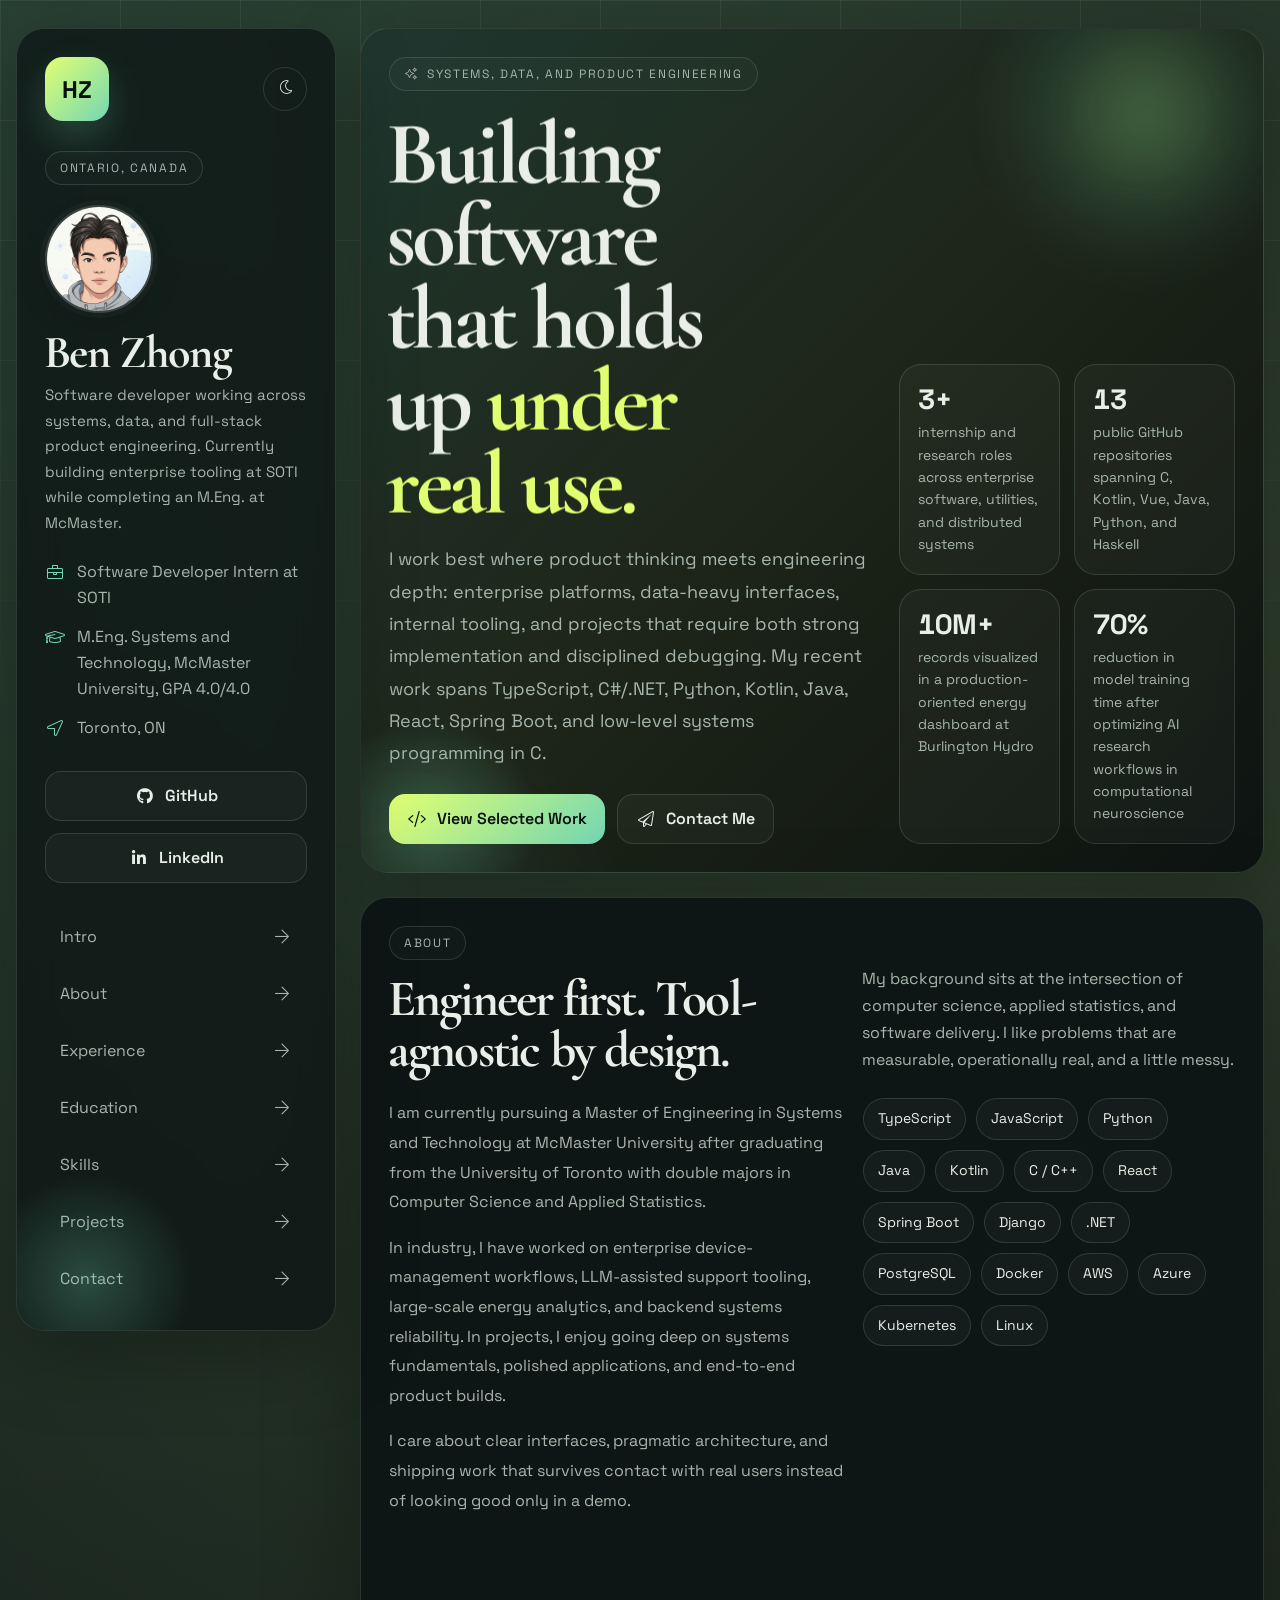
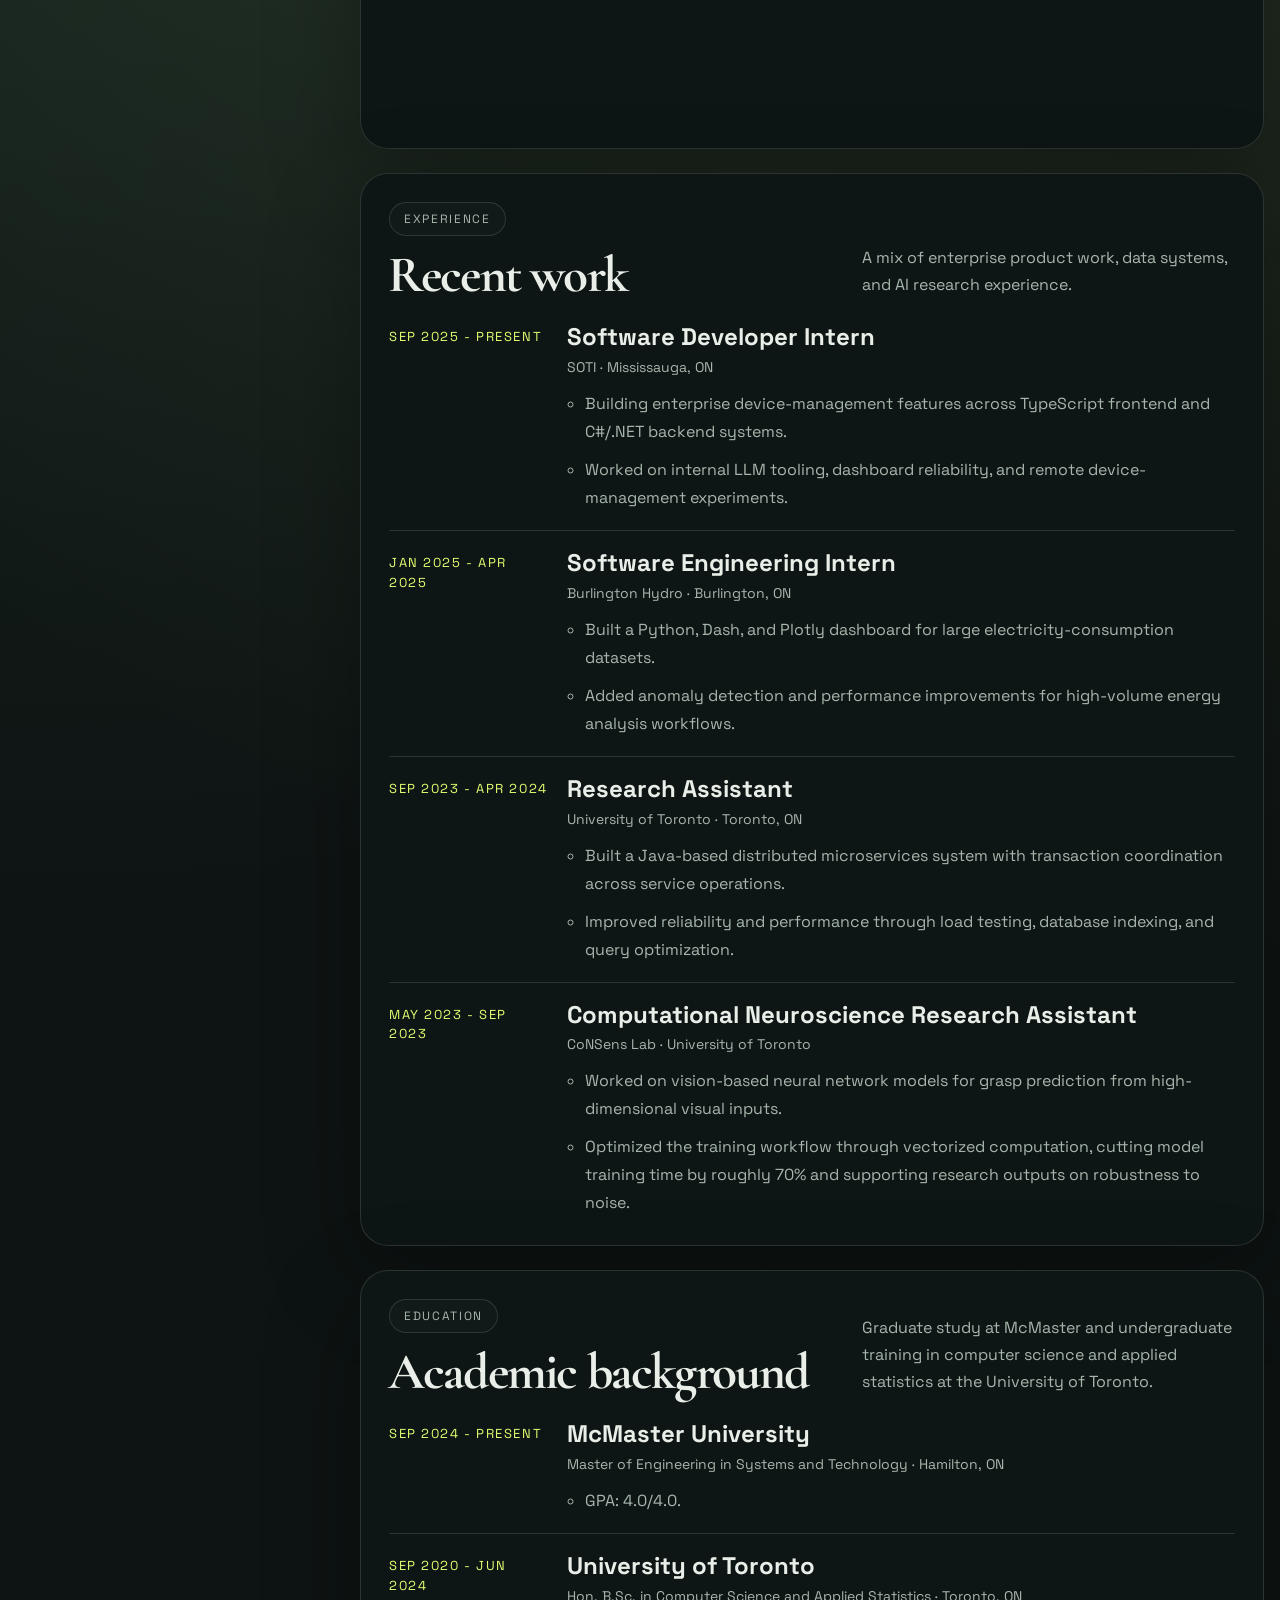
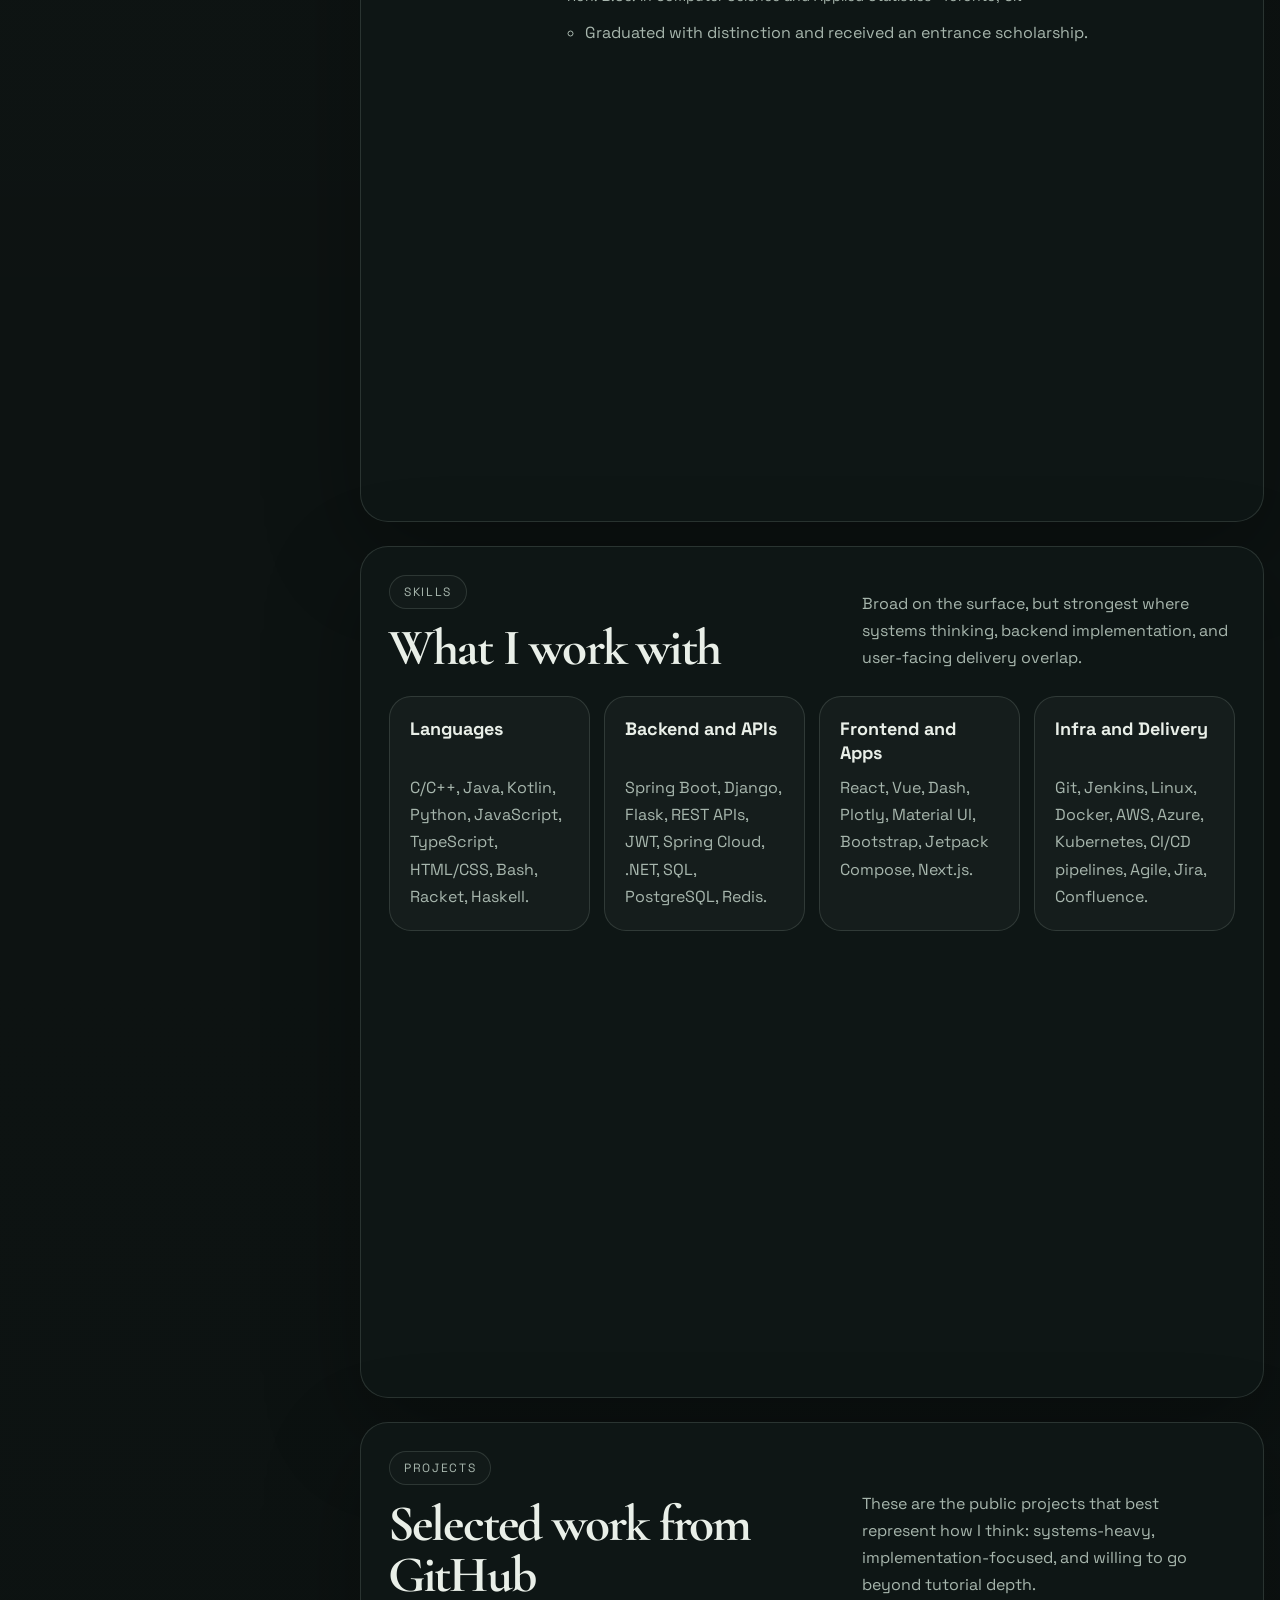
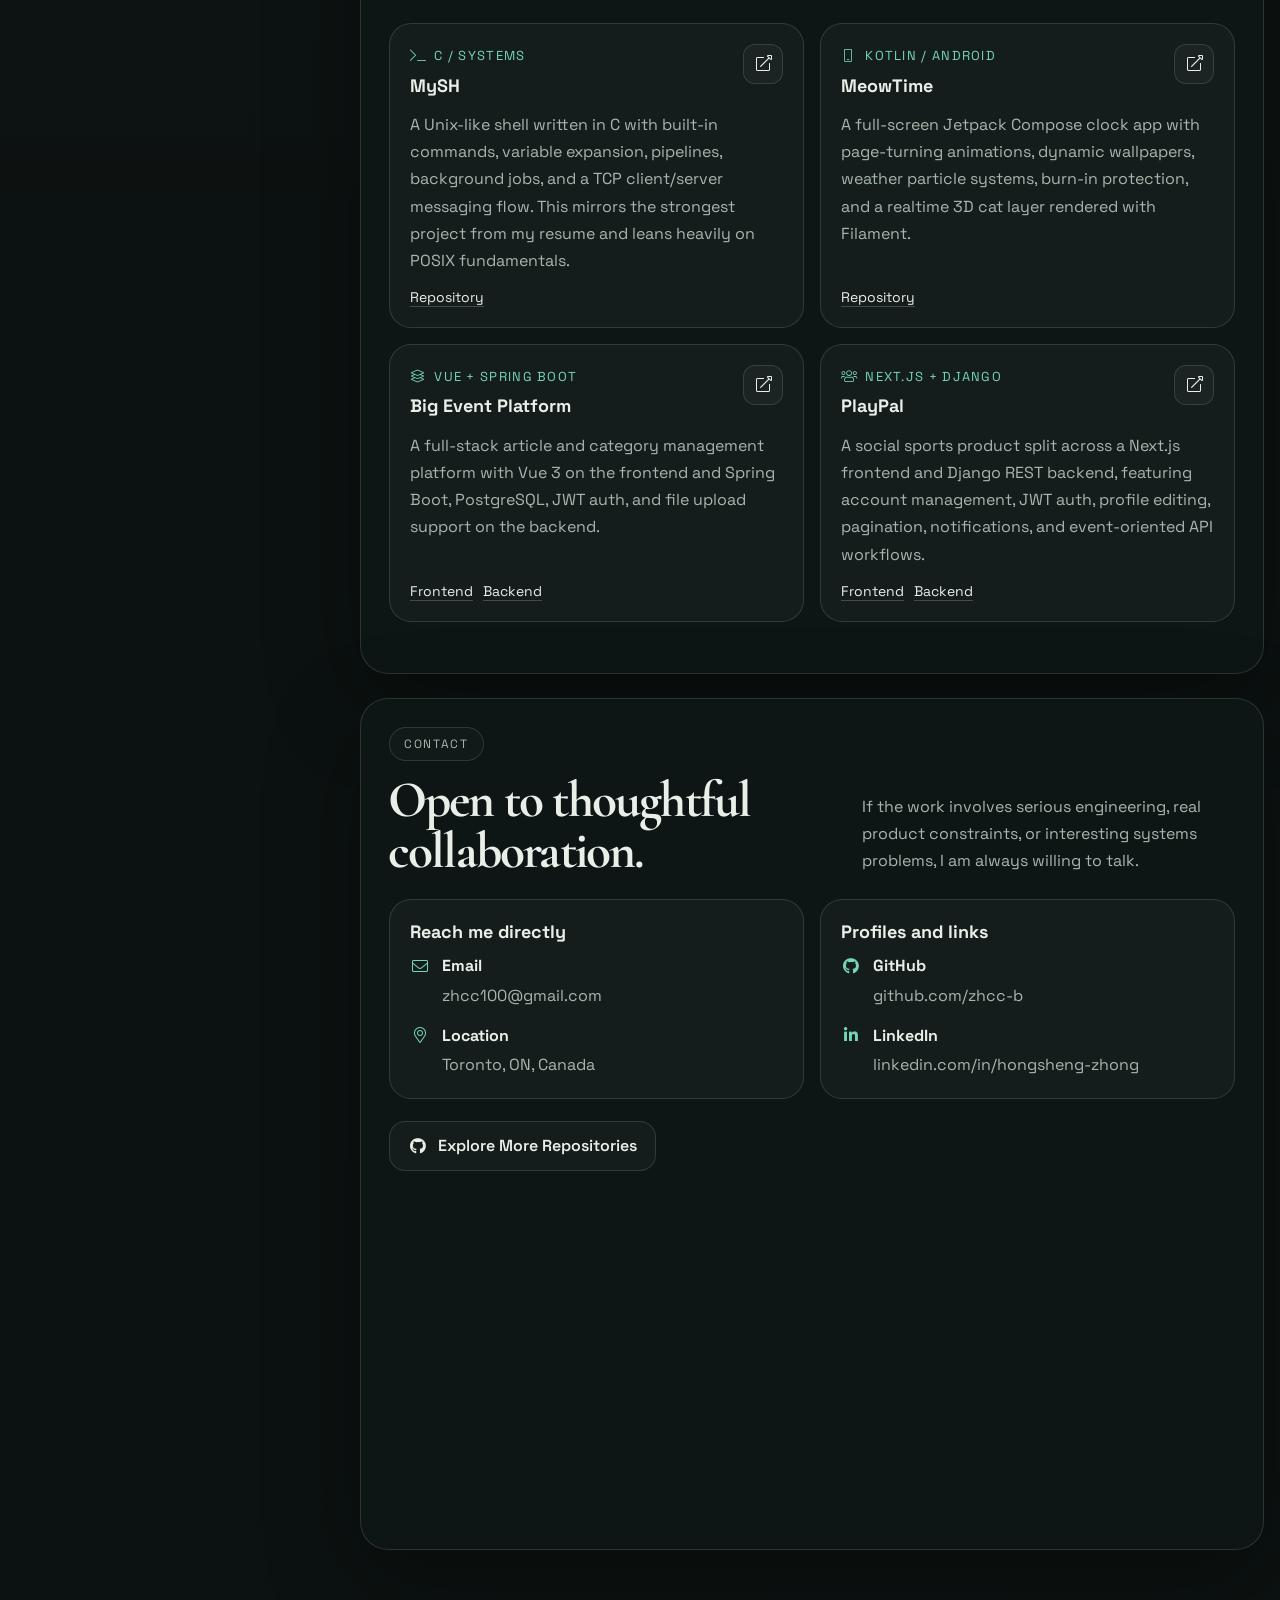
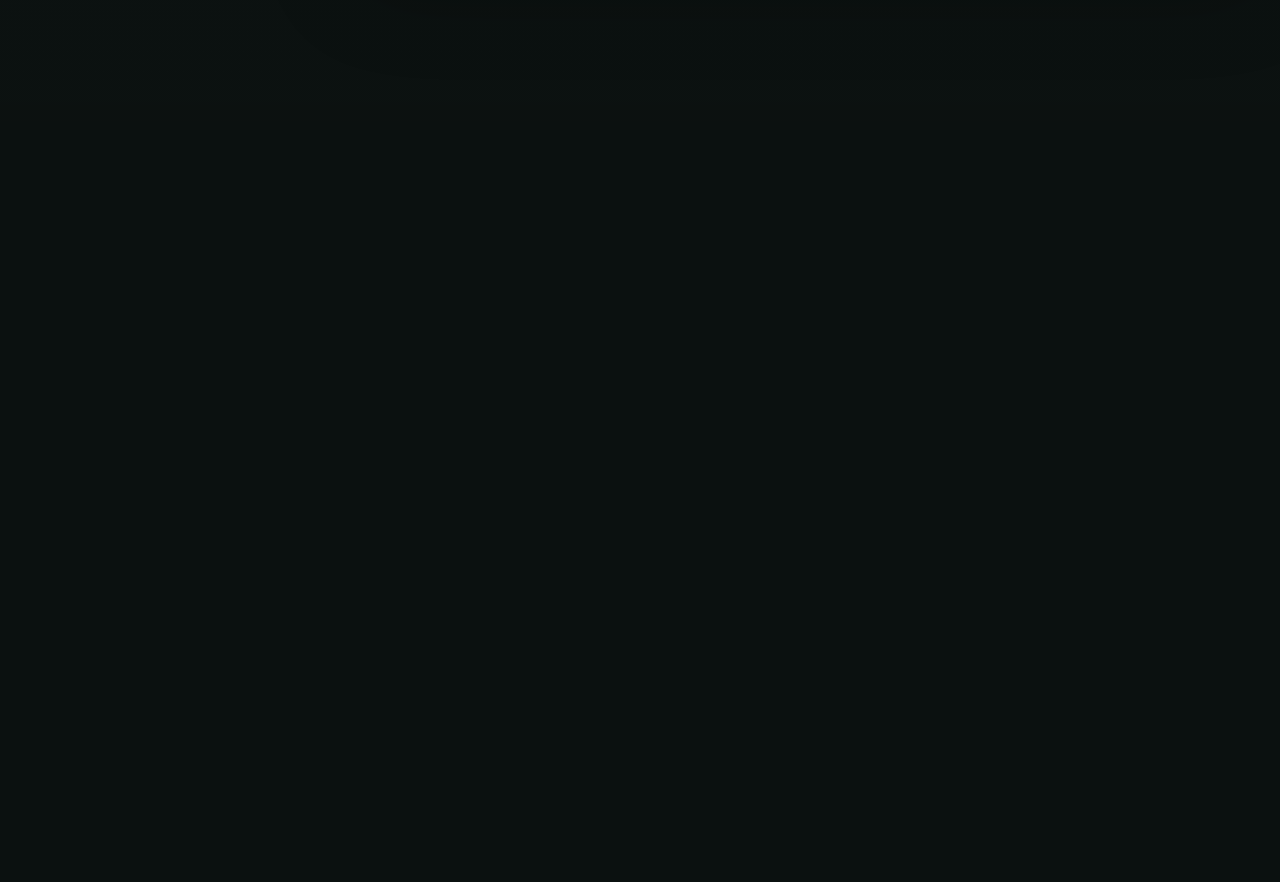
==== commit d71f9fac: "Polish optical alignment across portfolio layouts" ====
--- a/index.html
+++ b/index.html
@@ -129,7 +129,7 @@
         .rail-top {
             display: flex;
             justify-content: space-between;
-            align-items: flex-start;
+            align-items: center;
             gap: 16px;
             margin-bottom: 30px;
         }
@@ -148,6 +148,9 @@
         }
 
         .theme-toggle {
+            display: grid;
+            place-items: center;
+            padding: 0;
             border: 1px solid var(--line);
             background: transparent;
             color: var(--text);
@@ -172,6 +175,8 @@
         }
 
         .rail h1 {
+            position: relative;
+            left: -0.025em;
             margin: 18px 0 8px;
             font-family: "Cormorant Garamond", serif;
             font-size: 46px;
@@ -235,8 +240,17 @@
         .quick-list i,
         .contact-card i {
             width: 20px;
+            flex: 0 0 20px;
+            text-align: center;
+            line-height: 1;
             color: var(--accent);
-            margin-top: 4px;
+            margin-top: 0.3em;
+        }
+
+        .quick-list li > span,
+        .contact-card li > div {
+            min-width: 0;
+            overflow-wrap: anywhere;
         }
 
         .cta-row {
@@ -255,6 +269,7 @@
             padding: 0 18px;
             border-radius: 16px;
             font-weight: 600;
+            line-height: 1.25;
             transition: transform 0.2s ease, border-color 0.2s ease, background 0.2s ease;
         }
 
@@ -354,6 +369,8 @@
         }
 
         .hero-title {
+            position: relative;
+            left: -0.035em;
             margin: 22px 0 18px;
             font-family: "Cormorant Garamond", serif;
             font-size: clamp(52px, 7vw, 92px);
@@ -440,24 +457,29 @@
         .fact strong {
             display: block;
             font-size: 28px;
+            line-height: 1.15;
+            font-variant-numeric: tabular-nums;
             margin-bottom: 6px;
         }
 
         .fact span {
+            display: block;
             color: var(--muted);
             font-size: 14px;
             line-height: 1.6;
         }
 
         .section-head {
-            display: flex;
-            justify-content: space-between;
+            display: grid;
+            grid-template-columns: minmax(0, 1.1fr) minmax(0, 0.9fr);
             align-items: end;
             gap: 16px;
             margin-bottom: 22px;
         }
 
         .section-head h2 {
+            position: relative;
+            left: -0.025em;
             margin: 14px 0 0;
             font-family: "Cormorant Garamond", serif;
             font-size: clamp(34px, 4vw, 54px);
@@ -470,6 +492,7 @@
             max-width: 620px;
             color: var(--muted);
             line-height: 1.7;
+            padding-bottom: 3px;
         }
 
         .two-col {
@@ -482,6 +505,14 @@
             color: var(--muted);
             line-height: 1.85;
             font-size: 16px;
+        }
+
+        .prose > p:first-child {
+            margin-top: 0;
+        }
+
+        .prose > p:last-child {
+            margin-bottom: 0;
         }
 
         .chip-list {
@@ -497,6 +528,7 @@
             color: var(--text);
             background: rgba(255, 255, 255, 0.03);
             font-size: 14px;
+            line-height: 1.4;
         }
 
         .timeline {
@@ -522,7 +554,8 @@
             font-size: 13px;
             letter-spacing: 0.12em;
             text-transform: uppercase;
-            padding-top: 6px;
+            line-height: 1.5;
+            padding-top: 4px;
         }
 
         .timeline-body h3 {
@@ -583,7 +616,8 @@
         }
 
         .project-card {
-            display: grid;
+            display: flex;
+            flex-direction: column;
             gap: 14px;
             transition: transform 0.2s ease, border-color 0.2s ease;
         }
@@ -597,6 +631,37 @@
             justify-content: space-between;
             gap: 12px;
             align-items: flex-start;
+        }
+
+        .project-card p {
+            flex: 1;
+        }
+
+        .project-card h3 {
+            margin: 8px 0 0;
+            line-height: 1.3;
+        }
+
+        /* Center icon ink independently of the font's varying advance widths. */
+        .btn i,
+        .btn-secondary i,
+        .eyebrow i,
+        .project-tag i,
+        .mini-nav i {
+            flex: 0 0 1.25em;
+            width: 1.25em;
+            line-height: 1;
+            text-align: center;
+        }
+
+        .theme-toggle i,
+        .project-launch i {
+            line-height: 1;
+            transform: translateY(-1px);
+        }
+
+        .project-launch .fa-arrow-up-right-from-square {
+            transform: translate(1px, -1px);
         }
 
         .project-head-link {
@@ -625,6 +690,7 @@
             font-size: 13px;
             letter-spacing: 0.1em;
             text-transform: uppercase;
+            line-height: 1.5;
         }
 
         .project-links {
@@ -756,8 +822,16 @@
             }
         }
 
+        @media (min-width: 901px) {
+            .skill-card h3 {
+                min-height: 2.6em;
+                line-height: 1.3;
+            }
+        }
+
         @media (max-width: 900px) {
             .hero-grid,
+            .section-head,
             .two-col,
             .contact-grid,
             .timeline-item,
@@ -1316,6 +1390,7 @@
                     if (child.nodeType === Node.TEXT_NODE) {
                         var fragment = document.createDocumentFragment();
                         child.textContent.split(/(\s+)/).forEach(function(token) {
+                            if (!token) return;
                             if (/^\s+$/.test(token)) {
                                 fragment.appendChild(document.createTextNode(token));
                                 return;
